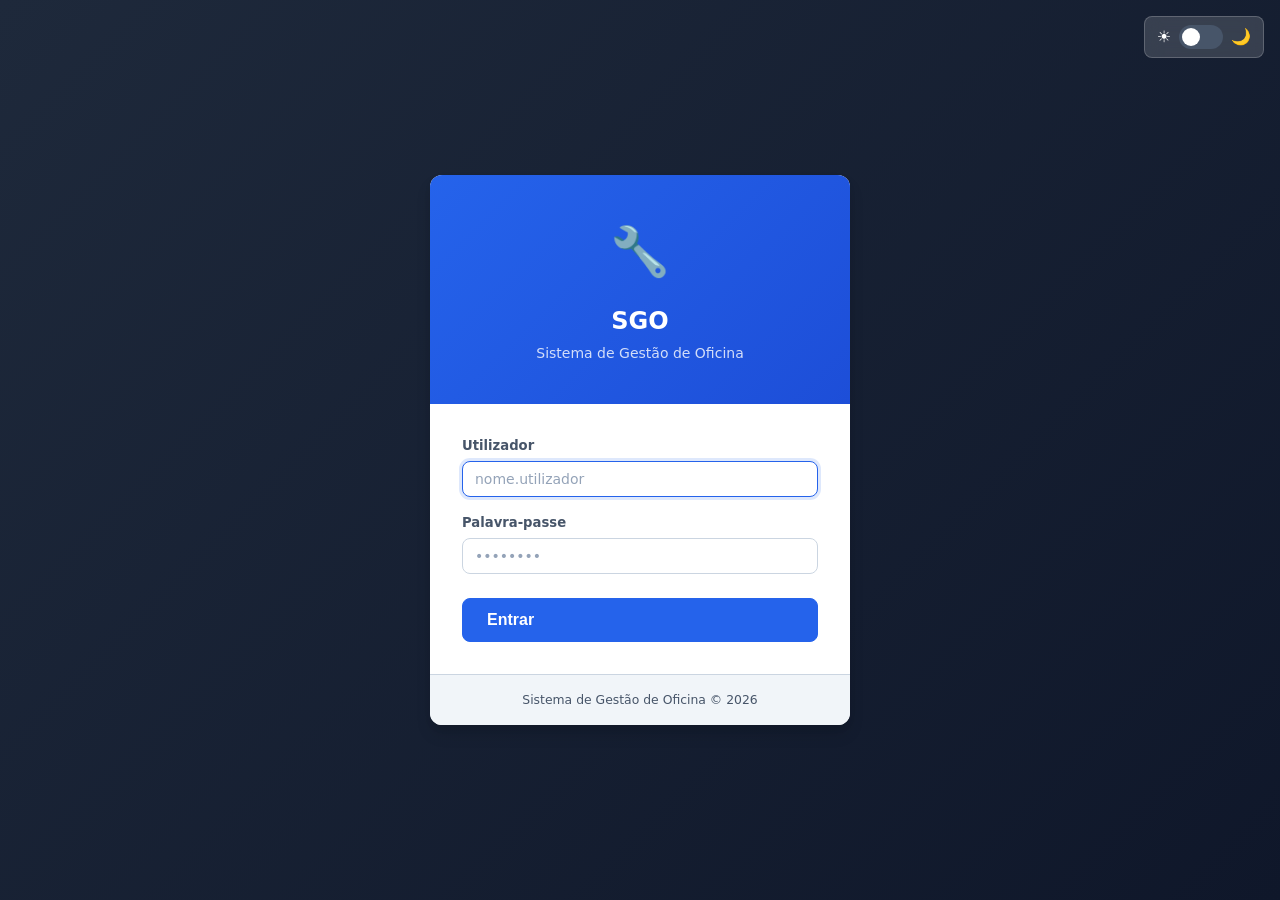
==== frontend/agenda.html @ d383ee73 "first commit" ====
<!DOCTYPE html>
<html lang="pt">
<head>
  <meta charset="UTF-8">
  <meta name="viewport" content="width=device-width, initial-scale=1.0">
  <title>SGO – Agenda</title>
  <link rel="stylesheet" href="css/styles.css">
</head>
<body class="app-layout">

  <div id="sidebar-overlay" class="sidebar-overlay"></div>

  <!-- ── Sidebar ── -->
  <nav class="sidebar">
    <div class="sidebar-header">
      <div class="sidebar-logo">
        <div class="logo-icon">🔧</div>
        <div class="logo-text">SGO<div class="logo-subtitle">Gestão de Oficina</div></div>
      </div>
    </div>
    <ul class="sidebar-nav">
      <li class="nav-section-label">Principal</li>
      <li><a href="dashboard.html"><span class="nav-icon">📊</span> Dashboard</a></li>
      <li><a href="agenda.html"><span class="nav-icon">📅</span> Agenda</a></li>
      <li class="nav-section-label">Gestão</li>
      <li><a href="clientes.html"><span class="nav-icon">👤</span> Clientes</a></li>
      <li><a href="viaturas.html"><span class="nav-icon">🚗</span> Viaturas</a></li>
      <li><a href="reparacoes.html"><span class="nav-icon">🔩</span> Reparações</a></li>
      <li><a href="pecas.html"><span class="nav-icon">📦</span> Peças &amp; Stock</a></li>
      <li><a href="mecanico.html"><span class="nav-icon">👨‍🔧</span> Painel Mecânico</a></li>
      <li><a href="logs.html"><span class="nav-icon">📋</span> Logs</a></li>
    </ul>
    <div class="theme-toggle">
      <span class="theme-toggle-icon">☀️</span>
      <label class="theme-switch" title="Alternar tema claro/escuro">
        <input type="checkbox" class="theme-checkbox" aria-label="Alternar tema">
        <span class="theme-slider"></span>
      </label>
      <span class="theme-toggle-icon">🌙</span>
    </div>
    <div class="sidebar-footer">
      <div class="sidebar-user">
        <div class="sidebar-avatar" id="sidebar-avatar">?</div>
        <div class="sidebar-user-info">
          <span class="user-name" id="sidebar-name">Utilizador</span>
          <span class="user-role" id="sidebar-role">—</span>
        </div>
      </div>
      <button class="btn btn-outline-danger btn-sm w-full" onclick="logout()">🚪 Sair</button>
    </div>
  </nav>

  <!-- ── Main ── -->
  <div class="main-content">
    <header class="page-header">
      <div class="page-header-left">
        <button id="mobile-menu-btn" class="mobile-menu-btn">☰</button>
        <div>
          <h1 class="page-title">📅 Agenda Semanal</h1>
          <p class="page-subtitle">Gestão de marcações</p>
        </div>
      </div>
      <div class="page-header-actions">
        <button class="btn btn-primary btn-sm" onclick="openCreateModal()">+ Nova Marcação</button>
      </div>
    </header>

    <main class="page-body">

      <!-- Week Navigation -->
      <div class="agenda-header">
        <div class="week-nav">
          <button class="btn btn-secondary btn-sm" onclick="prevWeek()">◀ Semana Anterior</button>
          <span class="week-label" id="week-label">—</span>
          <button class="btn btn-secondary btn-sm" onclick="nextWeek()">Próxima Semana ▶</button>
        </div>
        <button class="btn btn-outline-primary btn-sm" onclick="goToToday()">Hoje</button>
      </div>

      <!-- Legend -->
      <div class="d-flex gap-2" style="margin-bottom:1rem; flex-wrap:wrap;">
        <span class="badge badge-success">● Livre</span>
        <span class="badge badge-warning">● Parcial</span>
        <span style="background:#ffedd5; color:#9a3412; border-radius:99px; padding:.2rem .6rem; font-size:.72rem; font-weight:600">● Quase Cheio</span>
        <span class="badge badge-danger">● Cheio</span>
      </div>

      <!-- Calendar Grid -->
      <div class="calendar-grid" id="calendar-grid">
        <div class="loading-overlay"><div class="spinner"></div> A carregar calendário…</div>
      </div>

    </main>
  </div>

  <!-- ── Modal: Nova / Editar Marcação ── -->
  <div id="modal-agenda" class="modal-overlay" role="dialog" aria-modal="true">
    <div class="modal modal-lg">
      <div class="modal-header">
        <h3 class="modal-title" id="modal-agenda-title">Nova Marcação</h3>
        <button class="modal-close" onclick="hideModal('modal-agenda')">✕</button>
      </div>
      <form id="form-agenda" onsubmit="submitAgendamento(event)">
        <div class="modal-body">
          <input type="hidden" id="ag-id">

          <div class="form-row">
            <div class="form-group">
              <label for="ag-data">Data *</label>
              <input type="date" id="ag-data" required>
            </div>
            <div class="form-group">
              <label for="ag-hora-inicio">Hora Início *</label>
              <input type="time" id="ag-hora-inicio" required min="08:00" max="18:00" step="3600">
            </div>
          </div>

          <div class="form-row">
            <div class="form-group">
              <label for="ag-hora-fim">Hora Fim *</label>
              <input type="time" id="ag-hora-fim" required min="08:00" max="18:00" step="3600">
            </div>
            <div class="form-group">
              <label for="ag-tipo">Tipo de Serviço *</label>
              <select id="ag-tipo" required>
                <option value="">Selecionar…</option>
                <option value="REVISAO">Revisão</option>
                <option value="REPARACAO">Reparação</option>
                <option value="INSPECAO">Inspeção</option>
                <option value="DIAGNOSTICO">Diagnóstico</option>
                <option value="PNEUS">Pneus</option>
                <option value="OUTRO">Outro</option>
              </select>
            </div>
          </div>

          <div class="form-row">
            <div class="form-group">
              <label for="ag-cliente">Cliente *</label>
              <select id="ag-cliente" required onchange="loadClienteViaturas()">
                <option value="">Selecionar…</option>
              </select>
            </div>
            <div class="form-group">
              <label for="ag-viatura">Viatura *</label>
              <select id="ag-viatura" required>
                <option value="">Selecionar cliente primeiro…</option>
              </select>
            </div>
          </div>

          <div class="form-row">
            <div class="form-group">
              <label for="ag-mecanico">Mecânico</label>
              <select id="ag-mecanico">
                <option value="">Não atribuído</option>
              </select>
            </div>
            <div class="form-group">
              <label for="ag-estado">Estado</label>
              <select id="ag-estado">
                <option value="AGENDADO">Agendado</option>
                <option value="CONFIRMADO">Confirmado</option>
                <option value="CANCELADO">Cancelado</option>
              </select>
            </div>
          </div>

          <div class="form-group">
            <label for="ag-obs">Observações</label>
            <textarea id="ag-obs" rows="3" placeholder="Informações adicionais…"></textarea>
          </div>
        </div>
        <div class="modal-footer">
          <button type="button" class="btn btn-secondary" onclick="hideModal('modal-agenda')">Cancelar</button>
          <button type="button" class="btn btn-outline-danger hidden" id="btn-cancelar-ag" onclick="cancelarAgendamento()">Cancelar Marcação</button>
          <button type="submit" class="btn btn-primary">Guardar</button>
        </div>
      </form>
    </div>
  </div>

  <!-- ── Modal: Ver Marcação ── -->
  <div id="modal-view-agenda" class="modal-overlay" role="dialog" aria-modal="true">
    <div class="modal modal-sm">
      <div class="modal-header">
        <h3 class="modal-title">Detalhes da Marcação</h3>
        <button class="modal-close" onclick="hideModal('modal-view-agenda')">✕</button>
      </div>
      <div class="modal-body" id="modal-view-agenda-body">—</div>
      <div class="modal-footer">
        <button class="btn btn-secondary" onclick="hideModal('modal-view-agenda')">Fechar</button>
        <button class="btn btn-primary" id="btn-editar-ag" onclick="editCurrentAgendamento()">Editar</button>
      </div>
    </div>
  </div>

  <script src="js/utils.js"></script>
  <script src="js/api.js"></script>
  <script src="js/auth.js"></script>
  <script src="js/agenda.js"></script>
</body>
</html>
---- frontend/css/styles.css ----
/* ========================================================
   SGO - Sistema de Gestão de Oficina
   Main Stylesheet
   ======================================================== */

/* ── CSS Variables (Light Theme – improved contrast) ── */
:root {
  --primary:       #2563eb;
  --primary-dark:  #1d4ed8;
  --primary-light: #dbeafe;
  --secondary:     #475569;
  --success:       #16a34a;
  --success-light: #dcfce7;
  --warning:       #d97706;
  --warning-light: #fef3c7;
  --danger:        #dc2626;
  --danger-light:  #fee2e2;
  --info:          #0891b2;
  --info-light:    #cffafe;
  --bg:            #f1f5f9;
  --card-bg:       #ffffff;
  --sidebar-bg:    #1e293b;
  --sidebar-hover: #334155;
  --sidebar-active:#2563eb;
  --text-primary:  #1e293b;
  --text-secondary:#475569;
  --border:        #cbd5e1;
  --border-focus:  #2563eb;
  --shadow-sm:     0 1px 2px rgba(0,0,0,.06);
  --shadow:        0 1px 3px rgba(0,0,0,.1), 0 1px 2px rgba(0,0,0,.06);
  --shadow-md:     0 4px 6px rgba(0,0,0,.07), 0 2px 4px rgba(0,0,0,.06);
  --shadow-lg:     0 10px 15px rgba(0,0,0,.1), 0 4px 6px rgba(0,0,0,.05);
  --radius:        .5rem;
  --radius-lg:     .75rem;
  --sidebar-width: 260px;
  --header-height: 64px;
  --transition:    .2s ease;
  --table-header-bg: #f1f5f9;
  --table-stripe-bg: #f8fafc;
  --table-hover-bg:  #f1f5f9;
  --login-footer-bg: #f1f5f9;
  --scrollbar-thumb: #94a3b8;
  --scrollbar-hover: #64748b;
}

/* ── Dark Theme ── */
[data-theme="dark"] {
  --primary:       #3b82f6;
  --primary-dark:  #2563eb;
  --primary-light: #1e3a5f;
  --secondary:     #94a3b8;
  --success:       #22c55e;
  --success-light: #14532d;
  --warning:       #f59e0b;
  --warning-light: #451a03;
  --danger:        #ef4444;
  --danger-light:  #450a0a;
  --info:          #22d3ee;
  --info-light:    #083344;
  --bg:            #0f172a;
  --card-bg:       #1e293b;
  --sidebar-bg:    #0f172a;
  --sidebar-hover: #1e293b;
  --sidebar-active:#2563eb;
  --text-primary:  #e2e8f0;
  --text-secondary:#94a3b8;
  --border:        #334155;
  --border-focus:  #3b82f6;
  --shadow-sm:     0 1px 2px rgba(0,0,0,.3);
  --shadow:        0 1px 3px rgba(0,0,0,.4), 0 1px 2px rgba(0,0,0,.3);
  --shadow-md:     0 4px 6px rgba(0,0,0,.4), 0 2px 4px rgba(0,0,0,.3);
  --shadow-lg:     0 10px 15px rgba(0,0,0,.5), 0 4px 6px rgba(0,0,0,.3);
  --table-header-bg: #1a2332;
  --table-stripe-bg: #162032;
  --table-hover-bg:  #1e293b;
  --login-footer-bg: #1a2332;
  --scrollbar-thumb: #475569;
  --scrollbar-hover: #64748b;
}

/* ── Reset & Base ── */
*, *::before, *::after { box-sizing: border-box; margin: 0; padding: 0; }

html { font-size: 16px; }

body {
  font-family: 'Segoe UI', system-ui, -apple-system, sans-serif;
  background: var(--bg);
  color: var(--text-primary);
  line-height: 1.5;
  min-height: 100vh;
}

a { color: var(--primary); text-decoration: none; }
a:hover { text-decoration: underline; }

ul { list-style: none; }

img { max-width: 100%; }

/* ── App Layout (sidebar + content) ── */
.app-layout {
  min-height: 100vh;
}

/* ── Sidebar ── */
.sidebar {
  background: var(--sidebar-bg);
  color: #fff;
  display: flex;
  flex-direction: column;
  position: fixed;
  top: 0;
  left: 0;
  height: 100vh;
  width: var(--sidebar-width);
  overflow-y: auto;
  overflow-x: hidden;
  z-index: 100;
  transition: transform var(--transition);
}

.sidebar-header {
  padding: 1.25rem 1.5rem;
  border-bottom: 1px solid rgba(255,255,255,.1);
  flex-shrink: 0;
}

.sidebar-logo {
  display: flex;
  align-items: center;
  gap: .75rem;
  font-size: 1.25rem;
  font-weight: 700;
  color: #fff;
}

.sidebar-logo .logo-icon {
  width: 36px;
  height: 36px;
  background: var(--primary);
  border-radius: var(--radius);
  display: flex;
  align-items: center;
  justify-content: center;
  font-size: 1.1rem;
}

.sidebar-logo .logo-text {
  line-height: 1.1;
}

.sidebar-logo .logo-subtitle {
  font-size: .65rem;
  font-weight: 400;
  color: #94a3b8;
  text-transform: uppercase;
  letter-spacing: .05em;
}

.sidebar-nav {
  flex: 1;
  padding: 1rem 0;
  overflow-y: auto;
}

.nav-section-label {
  padding: .5rem 1.5rem;
  font-size: .65rem;
  font-weight: 600;
  text-transform: uppercase;
  letter-spacing: .1em;
  color: #64748b;
  margin-top: .5rem;
}

.sidebar-nav a {
  display: flex;
  align-items: center;
  gap: .75rem;
  padding: .65rem 1.5rem;
  color: #cbd5e1;
  transition: background var(--transition), color var(--transition);
  border-radius: 0;
  font-size: .92rem;
}

.sidebar-nav a:hover {
  background: var(--sidebar-hover);
  color: #fff;
  text-decoration: none;
}

.sidebar-nav a.active {
  background: var(--sidebar-active);
  color: #fff;
  font-weight: 600;
}

.sidebar-nav .nav-icon {
  font-size: 1.1rem;
  width: 20px;
  text-align: center;
  flex-shrink: 0;
}

.sidebar-footer {
  padding: 1rem 1.5rem;
  border-top: 1px solid rgba(255,255,255,.1);
  flex-shrink: 0;
}

.sidebar-user {
  display: flex;
  align-items: center;
  gap: .75rem;
  margin-bottom: .75rem;
}

.sidebar-avatar {
  width: 36px;
  height: 36px;
  border-radius: 50%;
  background: var(--primary);
  display: flex;
  align-items: center;
  justify-content: center;
  font-weight: 700;
  font-size: .85rem;
  flex-shrink: 0;
}

.sidebar-user-info .user-name {
  font-size: .875rem;
  font-weight: 600;
  color: #e2e8f0;
  display: block;
}

.sidebar-user-info .user-role {
  font-size: .72rem;
  color: #94a3b8;
  display: block;
}

/* ── Main Content ── */
.main-content {
  margin-left: var(--sidebar-width);
  display: flex;
  flex-direction: column;
  min-height: 100vh;
}

/* ── Page Header ── */
.page-header {
  background: var(--card-bg);
  border-bottom: 1px solid var(--border);
  padding: 1rem 2rem;
  height: var(--header-height);
  display: flex;
  align-items: center;
  justify-content: space-between;
  position: sticky;
  top: 0;
  z-index: 50;
  box-shadow: var(--shadow-sm);
}

.page-header-left {
  display: flex;
  align-items: center;
  gap: 1rem;
}

.page-title {
  font-size: 1.25rem;
  font-weight: 700;
  color: var(--text-primary);
}

.page-subtitle {
  font-size: .825rem;
  color: var(--text-secondary);
}

.page-header-actions {
  display: flex;
  align-items: center;
  gap: .75rem;
}

/* ── Page Body ── */
.page-body {
  flex: 1;
  padding: 2rem;
}

/* ── Buttons ── */
.btn {
  display: inline-flex;
  align-items: center;
  gap: .5rem;
  padding: .5rem 1rem;
  border-radius: var(--radius);
  font-size: .875rem;
  font-weight: 600;
  cursor: pointer;
  transition: all var(--transition);
  border: 1px solid transparent;
  white-space: nowrap;
  text-decoration: none;
}

.btn:hover { text-decoration: none; }

.btn-sm {
  padding: .3rem .65rem;
  font-size: .8rem;
}

.btn-lg {
  padding: .75rem 1.5rem;
  font-size: 1rem;
}

.btn-icon {
  padding: .5rem;
  width: 36px;
  height: 36px;
  justify-content: center;
}

.btn-primary {
  background: var(--primary);
  color: #fff;
  border-color: var(--primary);
}
.btn-primary:hover { background: var(--primary-dark); border-color: var(--primary-dark); }

.btn-secondary {
  background: transparent;
  color: var(--secondary);
  border-color: var(--border);
}
.btn-secondary:hover { background: var(--bg); }

.btn-success {
  background: var(--success);
  color: #fff;
  border-color: var(--success);
}
.btn-success:hover { background: #15803d; }

.btn-warning {
  background: var(--warning);
  color: #fff;
  border-color: var(--warning);
}
.btn-warning:hover { background: #b45309; }

.btn-danger {
  background: var(--danger);
  color: #fff;
  border-color: var(--danger);
}
.btn-danger:hover { background: #b91c1c; }

.btn-outline-primary {
  background: transparent;
  color: var(--primary);
  border-color: var(--primary);
}
.btn-outline-primary:hover { background: var(--primary-light); }

.btn-outline-danger {
  background: transparent;
  color: var(--danger);
  border-color: var(--danger);
}
.btn-outline-danger:hover { background: var(--danger-light); }

.btn:disabled {
  opacity: .5;
  cursor: not-allowed;
}

/* ── Cards ── */
.card {
  background: var(--card-bg);
  border-radius: var(--radius-lg);
  box-shadow: var(--shadow);
  border: 1px solid var(--border);
}

.card-header {
  padding: 1rem 1.5rem;
  border-bottom: 1px solid var(--border);
  display: flex;
  align-items: center;
  justify-content: space-between;
  gap: 1rem;
}

.card-title {
  font-size: 1rem;
  font-weight: 600;
  color: var(--text-primary);
}

.card-body {
  padding: 1.5rem;
}

.card-footer {
  padding: 1rem 1.5rem;
  border-top: 1px solid var(--border);
  background: var(--bg);
  border-radius: 0 0 var(--radius-lg) var(--radius-lg);
}

/* ── KPI Grid & Rows ── */
.kpi-grid {
  display: grid;
  grid-template-columns: repeat(auto-fill, minmax(250px, 1fr));
  gap: 1.25rem;
  margin-bottom: 2rem;
}

/* NOVA CLASSE para o Painel do Mecânico */
.dashboard-kpi-row {
  display: grid;
  grid-template-columns: repeat(auto-fit, minmax(220px, 1fr));
  gap: 1.25rem;
  margin-bottom: 1.5rem;
}

.kpi-card {
  background: var(--card-bg);
  border-radius: var(--radius-lg);
  padding: 1.5rem;
  box-shadow: var(--shadow);
  border: 1px solid var(--border);
  display: flex;
  align-items: center;
  gap: 1rem;
}

.kpi-icon {
  font-size: 1.5rem;
  width: 48px;
  height: 48px;
  display: flex;
  align-items: center;
  justify-content: center;
  border-radius: var(--radius);
}

.kpi-info { display: flex; flex-direction: column; }

.kpi-label {
  font-size: .8rem;
  font-weight: 600;
  text-transform: uppercase;
  letter-spacing: .05em;
  color: var(--text-secondary);
}

.kpi-value {
  font-size: 2rem;
  font-weight: 700;
  color: var(--text-primary);
  line-height: 1.2;
}

.kpi-card-inner {
  display: flex;
  align-items: flex-start;
  justify-content: space-between;
  width: 100%;
}

.kpi-meta {
  font-size: .8rem;
  color: var(--text-secondary);
}

.kpi-trend-up   { color: var(--success); }
.kpi-trend-down { color: var(--danger);  }

/* ── Progress Bar ── */
.progress-bar-wrapper {
  background: var(--border);
  border-radius: 99px;
  height: 10px;
  overflow: hidden;
}

.progress-bar {
  height: 100%;
  border-radius: 99px;
  transition: width .4s ease, background .4s ease;
}

.progress-bar.green  { background: var(--success); }
.progress-bar.yellow { background: var(--warning); }
.progress-bar.red    { background: var(--danger); }

/* ── Tables ── */
.table-wrapper {
  overflow-x: auto;
  border-radius: var(--radius-lg);
  border: 1px solid var(--border);
  background: var(--card-bg);
  box-shadow: var(--shadow);
}

table {
  width: 100%;
  border-collapse: collapse;
  font-size: .875rem;
}

thead th {
  background: var(--table-header-bg);
  padding: .75rem 1rem;
  text-align: left;
  font-weight: 600;
  font-size: .775rem;
  text-transform: uppercase;
  letter-spacing: .05em;
  color: var(--text-secondary);
  border-bottom: 1px solid var(--border);
  white-space: nowrap;
}

tbody tr {
  border-bottom: 1px solid var(--border);
  transition: background var(--transition);
}

tbody tr:hover { background: var(--table-hover-bg); }

tbody tr:last-child { border-bottom: none; }

tbody tr:nth-child(even) { background: var(--table-stripe-bg); }
tbody tr:nth-child(even):hover { background: var(--table-hover-bg); }

td {
  padding: .75rem 1rem;
  color: var(--text-primary);
  vertical-align: middle;
}

/* NOVAS CLASSES: Modern Table (Painel do Mecânico) */
.modern-table {
  width: 100%;
  border-collapse: collapse;
  font-size: .875rem;
}
.modern-table thead th {
  padding: 1rem;
  font-size: .8rem;
}
.modern-table td {
  padding: 1rem;
}
.modern-table tbody tr.active-row {
  background: var(--primary-light);
  border-left: 4px solid var(--primary);
}
[data-theme="dark"] .modern-table tbody tr.active-row {
  background: rgba(59, 130, 246, 0.15); /* Fundo azul transparente para Dark Mode */
  border-left-color: var(--primary);
}

.table-actions {
  display: flex;
  gap: .4rem;
  flex-wrap: wrap;
}

/* ── Badges / Pills ── */
.badge {
  display: inline-flex;
  align-items: center;
  gap: .25rem;
  padding: .2rem .6rem;
  border-radius: 99px;
  font-size: .72rem;
  font-weight: 600;
  white-space: nowrap;
}

.badge-primary { background: var(--primary-light); color: var(--primary-dark); }
.badge-success { background: var(--success-light); color: #15803d; }
.badge-warning { background: var(--warning-light); color: #92400e; }
.badge-danger  { background: var(--danger-light);  color: #991b1b; }
.badge-info    { background: var(--info-light);    color: #0e7490; }
.badge-secondary { background: var(--table-header-bg); color: var(--secondary); }
.badge-dark    { background: #334155; color: #fff; }

/* ── Forms ── */
.form-group {
  display: flex;
  flex-direction: column;
  gap: .35rem;
}

.form-row {
  display: grid;
  grid-template-columns: 1fr 1fr;
  gap: 1rem;
}

.form-row-3 {
  display: grid;
  grid-template-columns: 1fr 1fr 1fr;
  gap: 1rem;
}

label {
  font-size: .825rem;
  font-weight: 600;
  color: var(--text-secondary);
}

input, select, textarea {
  width: 100%;
  padding: .55rem .75rem;
  border: 1px solid var(--border);
  border-radius: var(--radius);
  font-size: .875rem;
  background: var(--card-bg);
  color: var(--text-primary);
  transition: border-color var(--transition), box-shadow var(--transition);
  font-family: inherit;
}

input:focus, select:focus, textarea:focus {
  outline: none;
  border-color: var(--border-focus);
  box-shadow: 0 0 0 3px rgba(37,99,235,.15);
}

input::placeholder, textarea::placeholder { color: #94a3b8; }

textarea { resize: vertical; min-height: 80px; }

.input-group {
  display: flex;
  gap: .5rem;
}

.input-group input { flex: 1; }

.form-hint {
  font-size: .75rem;
  color: var(--text-secondary);
}

.form-error {
  font-size: .75rem;
  color: var(--danger);
}

/* ── Modals ── */
.modal-overlay {
  position: fixed;
  inset: 0;
  background: rgba(0,0,0,.5);
  display: flex;
  align-items: center;
  justify-content: center;
  z-index: 1000;
  padding: 1rem;
  opacity: 0;
  visibility: hidden;
  transition: opacity var(--transition), visibility var(--transition);
}

.modal-overlay.active {
  opacity: 1;
  visibility: visible;
}

.modal {
  background: var(--card-bg);
  border-radius: var(--radius-lg);
  box-shadow: var(--shadow-lg);
  width: 100%;
  max-width: 600px;
  max-height: 90vh;
  overflow-y: auto;
  transform: translateY(-16px);
  transition: transform var(--transition);
}

.modal-overlay.active .modal { transform: translateY(0); }

.modal-lg  { max-width: 800px; }
.modal-sm  { max-width: 420px; }

.modal-header {
  padding: 1.25rem 1.5rem;
  border-bottom: 1px solid var(--border);
  display: flex;
  align-items: center;
  justify-content: space-between;
  position: sticky;
  top: 0;
  background: var(--card-bg);
  z-index: 1;
}

.modal-title { font-size: 1rem; font-weight: 700; }

.modal-close {
  background: none;
  border: none;
  cursor: pointer;
  padding: .25rem;
  color: var(--text-secondary);
  font-size: 1.25rem;
  line-height: 1;
  display: flex;
  align-items: center;
  justify-content: center;
  border-radius: var(--radius);
}
.modal-close:hover { background: var(--bg); }

.modal-body {
  padding: 1.5rem;
  display: flex;
  flex-direction: column;
  gap: 1rem;
}

.modal-footer {
  padding: 1rem 1.5rem;
  border-top: 1px solid var(--border);
  display: flex;
  justify-content: flex-end;
  gap: .75rem;
  position: sticky;
  bottom: 0;
  background: var(--card-bg);
}

/* ── Toast Notifications ── */
.toast-container {
  position: fixed;
  bottom: 1.5rem;
  right: 1.5rem;
  z-index: 9999;
  display: flex;
  flex-direction: column;
  gap: .5rem;
}

.toast {
  background: var(--card-bg);
  border-radius: var(--radius);
  box-shadow: var(--shadow-lg);
  padding: .85rem 1.25rem;
  display: flex;
  align-items: center;
  gap: .75rem;
  font-size: .875rem;
  font-weight: 500;
  min-width: 280px;
  max-width: 400px;
  border-left: 4px solid var(--primary);
  animation: toastIn .25s ease forwards;
}

.toast.toast-success { border-color: var(--success); }
.toast.toast-error   { border-color: var(--danger); }
.toast.toast-warning { border-color: var(--warning); }
.toast.toast-info    { border-color: var(--info); }

.toast-icon { font-size: 1.2rem; flex-shrink: 0; }
.toast-msg  { flex: 1; }
.toast-close {
  background: none;
  border: none;
  cursor: pointer;
  color: var(--text-secondary);
  font-size: 1rem;
  line-height: 1;
}

@keyframes toastIn {
  from { transform: translateX(100%); opacity: 0; }
  to   { transform: translateX(0);    opacity: 1; }
}

/* ── Alert Boxes ── */
.alert {
  border-radius: var(--radius);
  padding: .85rem 1.25rem;
  display: flex;
  align-items: flex-start;
  gap: .75rem;
  font-size: .875rem;
  border: 1px solid transparent;
}

.alert-success { background: var(--success-light); border-color: #86efac; color: #15803d; }
.alert-warning { background: var(--warning-light); border-color: #fcd34d; color: #92400e; }
.alert-danger  { background: var(--danger-light);  border-color: #fca5a5; color: #991b1b; }
.alert-info    { background: var(--info-light);    border-color: #67e8f9; color: #0e7490; }

.alert-icon { font-size: 1.1rem; margin-top: .1rem; }

/* ── Search Bar ── */
.search-bar {
  display: flex;
  align-items: center;
  gap: .5rem;
  background: var(--card-bg);
  border: 1px solid var(--border);
  border-radius: var(--radius);
  padding: .5rem .75rem;
  transition: border-color var(--transition), box-shadow var(--transition);
}
.search-bar:focus-within {
  border-color: var(--border-focus);
  box-shadow: 0 0 0 3px rgba(37,99,235,.15);
}
.search-bar input {
  border: none;
  padding: 0;
  background: transparent;
  font-size: .875rem;
  min-width: 200px;
}
.search-bar input:focus { box-shadow: none; }
.search-icon { color: var(--text-secondary); }

/* ── Agenda Calendar ── */
.agenda-header {
  display: flex;
  align-items: center;
  justify-content: space-between;
  gap: 1rem;
  margin-bottom: 1.5rem;
}

.week-nav {
  display: flex;
  align-items: center;
  gap: .75rem;
}

.week-label {
  font-weight: 600;
  font-size: .95rem;
  min-width: 180px;
  text-align: center;
}

.calendar-grid {
  background: var(--card-bg);
  border-radius: var(--radius-lg);
  border: 1px solid var(--border);
  overflow: hidden;
  box-shadow: var(--shadow);
}

.calendar-header-row {
  display: grid;
  grid-template-columns: 70px repeat(6, 1fr);
  background: var(--table-header-bg);
  border-bottom: 2px solid var(--border);
}

.cal-header-cell {
  padding: .85rem .5rem;
  text-align: center;
  font-size: .8rem;
  font-weight: 700;
  text-transform: uppercase;
  letter-spacing: .05em;
  color: var(--text-secondary);
  border-right: 1px solid var(--border);
}

.cal-header-cell:first-child { background: transparent; }
.cal-header-cell:last-child  { border-right: none; }

.cal-header-cell .cal-date {
  font-size: 1.1rem;
  font-weight: 700;
  color: var(--text-primary);
  display: block;
  margin-top: .15rem;
}

.cal-header-cell.today {
  background: var(--primary-light);
  color: var(--primary);
}
.cal-header-cell.today .cal-date { color: var(--primary); }

.calendar-body {
  overflow-y: auto;
  max-height: 600px;
}

.calendar-row {
  display: grid;
  grid-template-columns: 70px repeat(6, 1fr);
  border-bottom: 1px solid var(--border);
}

.calendar-row:last-child { border-bottom: none; }

.cal-time {
  padding: .5rem;
  text-align: center;
  font-size: .72rem;
  font-weight: 600;
  color: var(--text-secondary);
  background: var(--table-header-bg);
  border-right: 1px solid var(--border);
  display: flex;
  align-items: center;
  justify-content: center;
}

.cal-slot {
  padding: .4rem;
  border-right: 1px solid var(--border);
  cursor: pointer;
  transition: opacity var(--transition), filter var(--transition);
  min-height: 64px;
  display: flex;
  flex-direction: column;
  align-items: center;
  justify-content: center;
  gap: .2rem;
  position: relative;
}

.cal-slot:last-child { border-right: none; }
.cal-slot:hover { filter: brightness(.95); }

.slot-empty   { background: #f0fdf4; }
.slot-partial { background: #fefce8; }
.slot-busy    { background: #fff7ed; }
.slot-full    { background: #fef2f2; cursor: not-allowed; }
.slot-past    { background: var(--table-header-bg); cursor: default; }

.slot-count {
  font-size: .8rem;
  font-weight: 700;
  color: var(--text-secondary);
}

.slot-empty   .slot-count { color: var(--success); }
.slot-partial .slot-count { color: var(--warning); }
.slot-busy    .slot-count { color: #ea580c; }
.slot-full    .slot-count { color: var(--danger); }

.slot-badge {
  font-size: .62rem;
  font-weight: 700;
  padding: .1rem .35rem;
  border-radius: 99px;
  text-transform: uppercase;
}

.slot-empty .slot-badge   { background: #dcfce7; color: #15803d; }
.slot-partial .slot-badge { background: #fef3c7; color: #92400e; }
.slot-busy .slot-badge    { background: #ffedd5; color: #9a3412; }
.slot-full .slot-badge    { background: #fee2e2; color: #991b1b; }

.slot-appointments {
  width: 100%;
  display: flex;
  flex-direction: column;
  gap: .15rem;
}

.slot-appt {
  font-size: .68rem;
  background: var(--primary);
  color: #fff;
  border-radius: 3px;
  padding: .1rem .3rem;
  overflow: hidden;
  text-overflow: ellipsis;
  white-space: nowrap;
  max-width: 100%;
}

/* ── Mechanic Panel ── */
.mecanico-layout {
  display: grid;
  grid-template-columns: 320px 1fr;
  gap: 1.5rem;
  height: calc(100vh - var(--header-height) - 4rem);
}

/* NOVO: Layout em grelha do painel do Mecânico (Tabela + Detalhes) */
.mecanico-dashboard-grid {
  display: grid;
  grid-template-columns: 1fr 450px;
  gap: 1.5rem;
  align-items: start;
}

.repair-list {
  display: flex;
  flex-direction: column;
  gap: .5rem;
  overflow-y: auto;
}

.repair-item {
  background: var(--card-bg);
  border: 1px solid var(--border);
  border-radius: var(--radius);
  padding: .85rem 1rem;
  cursor: pointer;
  transition: all var(--transition);
  border-left: 4px solid transparent;
}

.repair-item:hover { border-color: var(--primary); box-shadow: var(--shadow-sm); }

.repair-item.active {
  border-left-color: var(--primary);
  background: var(--primary-light);
}

.repair-item-header {
  display: flex;
  align-items: center;
  justify-content: space-between;
  margin-bottom: .25rem;
}

.repair-matricula {
  font-weight: 700;
  font-size: .95rem;
}

.repair-item-meta {
  font-size: .78rem;
  color: var(--text-secondary);
}

/* ── Stopwatch ── */
.stopwatch {
  background: #0f172a;
  border-radius: var(--radius-lg);
  padding: 1.5rem;
  text-align: center;
  color: #fff;
}

.stopwatch-display {
  font-family: 'Courier New', Courier, monospace;
  font-size: 3rem;
  font-weight: 700;
  letter-spacing: .1em;
  color: #22d3ee;
  margin-bottom: 1rem;
  text-shadow: 0 0 20px rgba(34,211,238,.4);
}

.stopwatch-controls {
  display: flex;
  gap: .75rem;
  justify-content: center;
}

/* ── Checklist ── */
.checklist {
  display: flex;
  flex-direction: column;
  gap: .5rem;
}

.checklist-item {
  display: flex;
  align-items: center;
  gap: .75rem;
  padding: .65rem .85rem;
  background: var(--bg);
  border-radius: var(--radius);
  border: 1px solid transparent;
  transition: all var(--transition);
  cursor: pointer;
}

.checklist-item:hover { border-color: var(--border); }

.checklist-item input[type="checkbox"] {
  width: 18px;
  height: 18px;
  cursor: pointer;
  flex-shrink: 0;
}

.checklist-item label {
  font-size: .875rem;
  cursor: pointer;
  user-select: none;
  flex: 1;
  font-weight: 500;
  color: var(--text-primary);
}

.checklist-item.checked {
  background: var(--success-light);
  border-color: #86efac;
}

.checklist-item.checked label {
  text-decoration: line-through;
  color: var(--text-secondary);
}

/* ── Operations ── */
.op-item {
  padding: .85rem 1rem;
  background: var(--bg);
  border-radius: var(--radius);
  border: 1px solid var(--border);
  display: flex;
  align-items: center;
  justify-content: space-between;
  gap: 1rem;
}

.op-info { flex: 1; }
.op-desc { font-weight: 600; font-size: .9rem; }
.op-meta { font-size: .78rem; color: var(--text-secondary); }

/* ── Login Page ── */
.login-page {
  min-height: 100vh;
  background: linear-gradient(135deg, #1e293b 0%, #0f172a 100%);
  display: flex;
  align-items: center;
  justify-content: center;
  padding: 1rem;
}

.login-card {
  background: var(--card-bg);
  border-radius: var(--radius-lg);
  box-shadow: var(--shadow-lg);
  width: 100%;
  max-width: 420px;
  overflow: hidden;
}

.login-header {
  background: linear-gradient(135deg, var(--primary) 0%, #1d4ed8 100%);
  padding: 2.5rem 2rem;
  text-align: center;
  color: #fff;
}

.login-logo {
  font-size: 3rem;
  margin-bottom: 1rem;
}

.login-title {
  font-size: 1.5rem;
  font-weight: 700;
  margin-bottom: .25rem;
}

.login-subtitle {
  font-size: .875rem;
  opacity: .8;
}

.login-body {
  padding: 2rem;
  display: flex;
  flex-direction: column;
  gap: 1.25rem;
}

.login-error {
  display: none;
  padding: .75rem 1rem;
  background: var(--danger-light);
  border: 1px solid #fca5a5;
  border-radius: var(--radius);
  color: #991b1b;
  font-size: .875rem;
}

.login-error.show { display: block; }

.login-footer {
  padding: 1rem 2rem;
  text-align: center;
  font-size: .775rem;
  color: var(--text-secondary);
  border-top: 1px solid var(--border);
  background: var(--login-footer-bg);
}

/* ── Section Spacing ── */
.section { margin-bottom: 2rem; }
.section:last-child { margin-bottom: 0; }

.section-header {
  display: flex;
  align-items: center;
  justify-content: space-between;
  margin-bottom: 1rem;
  gap: 1rem;
}

.section-title {
  font-size: 1rem;
  font-weight: 700;
  color: var(--text-primary);
}

/* ── Tabs ── */
.tabs {
  display: flex;
  gap: 0;
  border-bottom: 2px solid var(--border);
  margin-bottom: 1.5rem;
}

.tab-btn {
  padding: .65rem 1.25rem;
  font-size: .875rem;
  font-weight: 600;
  color: var(--text-secondary);
  background: transparent;
  border: none;
  border-bottom: 2px solid transparent;
  margin-bottom: -2px;
  cursor: pointer;
  transition: all var(--transition);
}

.tab-btn:hover  { color: var(--primary); }
.tab-btn.active { color: var(--primary); border-bottom-color: var(--primary); }

.tab-panel { display: none; }
.tab-panel.active { display: block; }

/* ── Detail Panel ── */
.detail-panel {
  background: var(--card-bg);
  border-radius: var(--radius-lg);
  border: 1px solid var(--border);
  padding: 1.5rem;
  display: flex;
  flex-direction: column;
  gap: 1.25rem;
  overflow-y: auto;
}

.detail-empty {
  display: flex;
  flex-direction: column;
  align-items: center;
  justify-content: center;
  height: 100%;
  gap: 1rem;
  color: var(--text-secondary);
  min-height: 400px; /* Para não encolher totalmente vazio */
}

.detail-empty-icon { font-size: 3rem; }
.detail-empty-text { font-size: .875rem; font-weight: 500; text-align: center;}

/* ── Info Grid ── */
.info-grid {
  display: grid;
  grid-template-columns: 1fr 1fr;
  gap: .75rem;
}

.info-item { display: flex; flex-direction: column; gap: .15rem; }
.info-label { font-size: .72rem; font-weight: 600; text-transform: uppercase; letter-spacing: .05em; color: var(--text-secondary); }
.info-value { font-size: .9rem; font-weight: 600; color: var(--text-primary); }

/* ── Empty State ── */
.empty-state {
  display: flex;
  flex-direction: column;
  align-items: center;
  justify-content: center;
  padding: 4rem 2rem;
  gap: 1rem;
  color: var(--text-secondary);
}

.empty-icon { font-size: 3rem; }
.empty-title { font-size: 1.1rem; font-weight: 600; color: var(--text-primary); }
.empty-desc  { font-size: .875rem; text-align: center; }

/* ── Two-column page layouts ── */
.two-col-layout {
  display: grid;
  grid-template-columns: 1fr 1fr;
  gap: 1.5rem;
}

/* ── Separator ── */
hr {
  border: none;
  border-top: 1px solid var(--border);
  margin: 1rem 0;
}

/* ── Loading Spinner ── */
.spinner {
  display: inline-block;
  width: 20px;
  height: 20px;
  border: 2px solid var(--border);
  border-top-color: var(--primary);
  border-radius: 50%;
  animation: spin .7s linear infinite;
}

@keyframes spin { to { transform: rotate(360deg); } }

.loading-overlay {
  display: flex;
  align-items: center;
  justify-content: center;
  padding: 3rem;
  gap: 1rem;
  color: var(--text-secondary);
  font-size: .875rem;
}

/* ── Pecas stock indicator ── */
.stock-ok  { color: var(--success); font-weight: 600; }
.stock-low { color: var(--danger);  font-weight: 600; }

/* ── Scrollbar ── */
::-webkit-scrollbar { width: 6px; height: 6px; }
::-webkit-scrollbar-track { background: transparent; }
::-webkit-scrollbar-thumb { background: var(--scrollbar-thumb); border-radius: 99px; }
::-webkit-scrollbar-thumb:hover { background: var(--scrollbar-hover); }

/* ── Responsive ── */
@media (max-width: 1024px) {
  .mecanico-layout { grid-template-columns: 280px 1fr; }
  .mecanico-dashboard-grid { grid-template-columns: 1fr; } /* Painel de mecânico fica empilhado */
  .kpi-grid        { grid-template-columns: repeat(auto-fill, minmax(200px, 1fr)); }
}

@media (max-width: 768px) {
  :root { --sidebar-width: 0px; }

  .sidebar {
    transform: translateX(-260px);
    width: 260px;
  }

  .sidebar.open {
    transform: translateX(0);
  }

  .main-content { margin-left: 0; }

  .page-body { padding: 1rem; }

  .page-header { padding: 1rem; }

  .form-row, .form-row-3 { grid-template-columns: 1fr; }

  .mecanico-layout { grid-template-columns: 1fr; height: auto; }

  .two-col-layout  { grid-template-columns: 1fr; }

  .kpi-grid, .dashboard-kpi-row { grid-template-columns: 1fr 1fr; }

  .calendar-header-row,
  .calendar-row { grid-template-columns: 50px repeat(6, 1fr); }

  .mobile-menu-btn {
    display: flex;
    align-items: center;
    justify-content: center;
    width: 36px;
    height: 36px;
    border-radius: var(--radius);
    border: 1px solid var(--border);
    background: transparent;
    cursor: pointer;
    font-size: 1.2rem;
  }

  .sidebar-overlay {
    display: block;
    position: fixed;
    inset: 0;
    background: rgba(0,0,0,.5);
    z-index: 99;
    opacity: 0;
    visibility: hidden;
    transition: all var(--transition);
  }

  .sidebar-overlay.active { opacity: 1; visibility: visible; }

  .info-grid { grid-template-columns: 1fr; }
}

@media (min-width: 769px) {
  .mobile-menu-btn { display: none; }
  .sidebar-overlay { display: none; }
}

/* ── Utility ── */
.text-center { text-align: center; }
.text-right  { text-align: right; }
.text-muted  { color: var(--text-secondary); }
.text-success { color: var(--success); }
.text-danger  { color: var(--danger); }
.text-warning { color: var(--warning); }
.text-primary { color: var(--primary); }
.fw-bold      { font-weight: 700; }
.d-flex       { display: flex; }
.align-center { align-items: center; }
.gap-1        { gap: .5rem; }
.gap-2        { gap: 1rem; }
.gap-3        { gap: 1.5rem; }
.mt-1         { margin-top: .5rem; }
.mt-2         { margin-top: 1rem; }
.mb-1         { margin-bottom: .5rem; }
.mb-2         { margin-bottom: 1rem; }
.w-full       { width: 100%; }
.flex-1       { flex: 1; }
.hidden       { display: none !important; }
.visible      { display: block !important; }
.p-0          { padding: 0 !important; }
.p-3          { padding: 1.5rem !important; }

/* ── Theme Toggle ── */
.theme-toggle {
  display: flex;
  align-items: center;
  gap: .5rem;
  padding: .5rem 1.5rem;
  margin-bottom: .5rem;
}

.theme-toggle-label {
  font-size: .75rem;
  font-weight: 600;
  text-transform: uppercase;
  letter-spacing: .05em;
  color: #94a3b8;
}

.theme-switch {
  position: relative;
  width: 44px;
  height: 24px;
  flex-shrink: 0;
}

.theme-switch input {
  opacity: 0;
  width: 0;
  height: 0;
  position: absolute;
}

.theme-slider {
  position: absolute;
  cursor: pointer;
  inset: 0;
  background: #475569;
  border-radius: 99px;
  transition: background var(--transition);
}

.theme-slider::before {
  content: '';
  position: absolute;
  height: 18px;
  width: 18px;
  left: 3px;
  bottom: 3px;
  background: #fff;
  border-radius: 50%;
  transition: transform var(--transition);
}

.theme-switch input:checked + .theme-slider {
  background: var(--primary);
}

.theme-switch input:checked + .theme-slider::before {
  transform: translateX(20px);
}

.theme-switch input:focus-visible + .theme-slider {
  outline: 2px solid var(--primary);
  outline-offset: 2px;
}

.theme-toggle-icon {
  font-size: 1rem;
  line-height: 1;
}

/* Login page theme toggle */
.login-theme-toggle {
  position: fixed;
  top: 1rem;
  right: 1rem;
  z-index: 100;
  display: flex;
  align-items: center;
  gap: .5rem;
  background: rgba(255,255,255,.15);
  backdrop-filter: blur(8px);
  padding: .5rem .75rem;
  border-radius: var(--radius);
  border: 1px solid rgba(255,255,255,.2);
}

.login-theme-toggle .theme-toggle-icon {
  color: #fff;
}

/* ── Dark mode overrides for elements with hardcoded colors ── */
[data-theme="dark"] .alert-success { background: var(--success-light); border-color: #166534; color: #4ade80; }
[data-theme="dark"] .alert-warning { background: var(--warning-light); border-color: #713f12; color: #fbbf24; }
[data-theme="dark"] .alert-danger  { background: var(--danger-light);  border-color: #7f1d1d; color: #f87171; }
[data-theme="dark"] .alert-info    { background: var(--info-light);    border-color: #155e75; color: #67e8f9; }

[data-theme="dark"] .badge-primary { background: var(--primary-light); color: #93c5fd; }
[data-theme="dark"] .badge-success { background: var(--success-light); color: #4ade80; }
[data-theme="dark"] .badge-warning { background: var(--warning-light); color: #fbbf24; }
[data-theme="dark"] .badge-danger  { background: var(--danger-light);  color: #f87171; }
[data-theme="dark"] .badge-info    { background: var(--info-light);    color: #67e8f9; }
[data-theme="dark"] .badge-dark    { background: #475569; color: #e2e8f0; }

[data-theme="dark"] .slot-empty   { background: #0a2618; }
[data-theme="dark"] .slot-partial { background: #1a1a05; }
[data-theme="dark"] .slot-busy    { background: #1a1308; }
[data-theme="dark"] .slot-full    { background: #1a0808; }

[data-theme="dark"] .slot-empty .slot-badge   { background: #14532d; color: #4ade80; }
[data-theme="dark"] .slot-partial .slot-badge { background: #451a03; color: #fbbf24; }
[data-theme="dark"] .slot-busy .slot-badge    { background: #431407; color: #fb923c; }
[data-theme="dark"] .slot-full .slot-badge    { background: #450a0a; color: #f87171; }

[data-theme="dark"] .login-page {
  background: linear-gradient(135deg, #0f172a 0%, #020617 100%);
}

[data-theme="dark"] .login-error {
  background: var(--danger-light);
  border-color: #7f1d1d;
  color: #f87171;
}

[data-theme="dark"] .checklist-item.checked {
  background: var(--success-light);
  border-color: #166534;
}

[data-theme="dark"] .checklist-item.checked label {
  color: var(--text-secondary);
}

[data-theme="dark"] input::placeholder,
[data-theme="dark"] textarea::placeholder { color: #64748b; }

/* ── Logs Page ── */
.logs-toolbar {
  display: flex;
  align-items: center;
  gap: 1rem;
  flex-wrap: wrap;
  margin-bottom: 1.25rem;
}

.logs-toolbar select {
  width: auto;
  min-width: 140px;
}

.log-severity {
  display: inline-flex;
  align-items: center;
  gap: .25rem;
  padding: .15rem .55rem;
  border-radius: 99px;
  font-size: .7rem;
  font-weight: 700;
  text-transform: uppercase;
  letter-spacing: .03em;
  white-space: nowrap;
}

.log-severity-info    { background: var(--info-light);    color: var(--info); }
.log-severity-success { background: var(--success-light); color: var(--success); }
.log-severity-warning { background: var(--warning-light); color: var(--warning); }
.log-severity-error   { background: var(--danger-light);  color: var(--danger); }
.log-severity-debug   { background: var(--table-header-bg); color: var(--text-secondary); }

[data-theme="dark"] .log-severity-info    { color: #67e8f9; }
[data-theme="dark"] .log-severity-success { color: #4ade80; }
[data-theme="dark"] .log-severity-warning { color: #fbbf24; }
[data-theme="dark"] .log-severity-error   { color: #f87171; }

.log-message {
  font-family: 'Courier New', Courier, monospace;
  font-size: .82rem;
  color: var(--text-primary);
  word-break: break-word;
}

.log-timestamp {
  font-family: 'Courier New', Courier, monospace;
  font-size: .78rem;
  color: var(--text-secondary);
  white-space: nowrap;
}

.log-user {
  font-size: .8rem;
  font-weight: 600;
  color: var(--text-primary);
}

.log-source {
  font-size: .75rem;
  color: var(--text-secondary);
  font-style: italic;
}

.logs-summary {
  display: flex;
  gap: 1rem;
  flex-wrap: wrap;
  margin-bottom: 1.5rem;
}

.log-stat {
  display: flex;
  align-items: center;
  gap: .5rem;
  padding: .5rem 1rem;
  background: var(--card-bg);
  border: 1px solid var(--border);
  border-radius: var(--radius);
  font-size: .825rem;
  font-weight: 600;
}

.log-stat-count {
  font-size: 1.1rem;
  font-weight: 700;
}

/* ── Modo Tablet (Mecânico) ── */
body.tablet-mode {
  --sidebar-width: 0px !important; /* Remove o espaço da sidebar no desktop */
}

body.tablet-mode .sidebar {
  transform: translateX(-100%); /* Esconde a sidebar para fora do ecrã */
  width: 280px !important;
}

body.tablet-mode .sidebar.open {
  transform: translateX(0); /* Mostra a sidebar quando clicamos no menu */
}

body.tablet-mode .main-content {
  margin-left: 0 !important; /* Faz o conteúdo ocupar a largura toda */
}

body.tablet-mode .mobile-menu-btn {
  display: flex !important; /* Garante que os 3 tracinhos aparecem sempre */
}

body.tablet-mode .sidebar-overlay {
  display: block; /* Ativa a sombra quando o menu abre */
}

/* ========================================================
   NOVOS ESTILOS - CARTÃO GIGANTE E STEPPER (MECÂNICO)
   ======================================================== */

.detail-card-large {
  padding: 3rem;
  background: var(--card-bg);
  border-radius: 1.5rem; /* Mais arredondado */
  box-shadow: 0 10px 25px rgba(0,0,0,0.1);
  border: 1px solid var(--border);
  min-height: 60vh;
  display: flex;
  flex-direction: column;
}

[data-theme="dark"] .detail-card-large {
  box-shadow: 0 10px 25px rgba(0,0,0,0.5);
}

/* ── Stepper / Timeline ── */
.stepper-wrapper {
  position: relative;
  width: 100%;
}

.stepper {
  display: flex;
  justify-content: space-between;
  position: relative;
  z-index: 1;
}

/* A linha cinza de fundo */
.stepper::before {
  content: '';
  position: absolute;
  top: 20px; /* Alinhada com o meio dos círculos (tamanho 40px) */
  left: 0;
  right: 0;
  height: 4px;
  background: var(--border);
  z-index: -1;
  border-radius: 4px;
}

/* A linha colorida de progresso */
.stepper-progress {
  position: absolute;
  top: 20px;
  left: 0;
  height: 4px;
  background: var(--primary);
  z-index: -1;
  border-radius: 4px;
  transition: width 0.4s ease;
}

.stepper-item {
  display: flex;
  flex-direction: column;
  align-items: center;
  gap: 0.75rem;
  width: 80px;
}

.stepper-circle {
  width: 44px;
  height: 44px;
  border-radius: 50%;
  background: var(--card-bg);
  border: 4px solid var(--border);
  display: flex;
  align-items: center;
  justify-content: center;
  font-weight: bold;
  font-size: 1.1rem;
  color: var(--text-secondary);
  transition: all 0.3s;
}

.stepper-label {
  font-size: 0.85rem;
  font-weight: 600;
  color: var(--text-secondary);
  text-transform: uppercase;
  letter-spacing: 0.05em;
  text-align: center;
}

/* Estados do Stepper */
.stepper-item.active .stepper-circle {
  border-color: var(--primary);
  color: var(--primary);
  box-shadow: 0 0 0 5px var(--primary-light);
}
.stepper-item.active .stepper-label {
  color: var(--primary);
  font-weight: 700;
}

.stepper-item.done .stepper-circle {
  background: var(--primary);
  border-color: var(--primary);
  color: #fff;
}
.stepper-item.done .stepper-label {
  color: var(--text-primary);
}

/* ── Botões Grandes Quadrados ── */
.big-actions-grid {
  display: grid;
  grid-template-columns: repeat(3, 1fr);
  gap: 1.5rem;
  margin-top: auto; /* Empurra os botões para o fundo do cartão */
}

.big-btn {
  display: flex;
  flex-direction: column;
  align-items: center;
  justify-content: center;
  gap: 1rem;
  padding: 2rem 1rem;
  border-radius: 1rem;
  border: none;
  color: #fff;
  cursor: pointer;
  transition: transform 0.2s, box-shadow 0.2s, filter 0.2s;
  font-size: 1.1rem;
  font-weight: 700;
  box-shadow: 0 4px 6px rgba(0,0,0,0.1);
}

.big-btn:hover:not(:disabled) {
  transform: translateY(-5px);
  box-shadow: 0 10px 15px rgba(0,0,0,0.15);
  filter: brightness(1.1);
}

.big-btn:disabled {
  opacity: 0.5;
  cursor: not-allowed;
  filter: grayscale(1);
}

.big-icon {
  font-size: 3rem;
  line-height: 1;
}

/* Cores específicas pedidas */
.bg-blue   { background: linear-gradient(135deg, #3b82f6 0%, #1d4ed8 100%); }
.bg-orange { background: linear-gradient(135deg, #f97316 0%, #c2410c 100%); }
.bg-green  { background: linear-gradient(135deg, #22c55e 0%, #15803d 100%); }

/* Responsividade extra para os detalhes */
@media (max-width: 1024px) {
  .detail-card-large { padding: 1.5rem; }
  .stepper-wrapper { padding: 0 !important; }
  .stepper-label { font-size: 0.65rem; }
  .stepper-circle { width: 34px; height: 34px; font-size: 0.9rem; }
  .stepper::before, .stepper-progress { top: 15px; }
  
  .big-actions-grid {
    grid-template-columns: 1fr; /* No telemóvel/tablet ficam uns em cima dos outros */
    gap: 1rem;
  }
  .big-btn {
    flex-direction: row; /* Ícone ao lado do texto */
    padding: 1.5rem;
  }
}

/* ========================================================
   NOVOS ESTILOS - CARTÃO GIGANTE E STEPPER (MECÂNICO)
   ======================================================== */

.page-header {
  position: relative;
}

/* Nome no centro do cabeçalho */
.header-user-name {
  position: absolute;
  left: 50%;
  transform: translateX(-50%);
  font-size: 1.1rem;
  font-weight: 600;
  color: var(--text-primary);
  display: flex;
  align-items: center;
}

/* Dropdown de Status no Cartão Gigante */
.status-selector {
    background-color: var(--bg);
    border: 2px solid var(--border);
    border-radius: 8px;
    padding: 0.5rem 1rem;
    font-size: 1rem;
    font-weight: 700;
    color: var(--text-primary);
    cursor: pointer;
    transition: all 0.2s ease;
}

.status-selector:hover {
    border-color: var(--primary);
}

.status-selector:focus {
    outline: none;
    box-shadow: 0 0 0 3px var(--primary-light);
}

.detail-card-large {
  padding: 3rem;
  background: var(--card-bg);
  border-radius: 1.5rem; /* Mais arredondado */
  box-shadow: 0 10px 25px rgba(0,0,0,0.1);
  border: 1px solid var(--border);
  min-height: 60vh;
  display: flex;
  flex-direction: column;
}

[data-theme="dark"] .detail-card-large {
  box-shadow: 0 10px 25px rgba(0,0,0,0.5);
}

/* ── Stepper / Timeline ── */
.stepper-wrapper {
  position: relative;
  width: 100%;
}

.stepper {
  display: flex;
  justify-content: space-between;
  position: relative;
  z-index: 1;
}

/* A linha cinza de fundo */
.stepper::before {
  content: '';
  position: absolute;
  top: 20px; /* Alinhada com o meio dos círculos (tamanho 40px) */
  left: 0;
  right: 0;
  height: 4px;
  background: var(--border);
  z-index: -1;
  border-radius: 4px;
}

/* A linha colorida de progresso */
.stepper-progress {
  position: absolute;
  top: 20px;
  left: 0;
  height: 4px;
  background: var(--primary);
  z-index: -1;
  border-radius: 4px;
  transition: width 0.4s ease;
}

.stepper-item {
  display: flex;
  flex-direction: column;
  align-items: center;
  gap: 0.75rem;
  width: 80px;
}

.stepper-circle {
  width: 44px;
  height: 44px;
  border-radius: 50%;
  background: var(--card-bg);
  border: 4px solid var(--border);
  display: flex;
  align-items: center;
  justify-content: center;
  font-weight: bold;
  font-size: 1.1rem;
  color: var(--text-secondary);
  transition: all 0.3s;
}

.stepper-label {
  font-size: 0.85rem;
  font-weight: 600;
  color: var(--text-secondary);
  text-transform: uppercase;
  letter-spacing: 0.05em;
  text-align: center;
}

/* Estados do Stepper */
.stepper-item.active .stepper-circle {
  border-color: var(--primary);
  color: var(--primary);
  box-shadow: 0 0 0 5px var(--primary-light);
}
.stepper-item.active .stepper-label {
  color: var(--primary);
  font-weight: 700;
}

.stepper-item.done .stepper-circle {
  background: var(--primary);
  border-color: var(--primary);
  color: #fff;
}
.stepper-item.done .stepper-label {
  color: var(--text-primary);
}

/* ── Botões Grandes Quadrados ── */
.big-actions-grid {
  display: grid;
  grid-template-columns: repeat(3, 1fr);
  gap: 1.5rem;
  margin-top: auto; /* Empurra os botões para o fundo do cartão */
}

.big-btn {
  display: flex;
  flex-direction: column;
  align-items: center;
  justify-content: center;
  gap: 1rem;
  padding: 2rem 1rem;
  border-radius: 1rem;
  border: none;
  color: #fff;
  cursor: pointer;
  transition: transform 0.2s, box-shadow 0.2s, filter 0.2s;
  font-size: 1.1rem;
  font-weight: 700;
  box-shadow: 0 4px 6px rgba(0,0,0,0.1);
}

.big-btn:hover:not(:disabled) {
  transform: translateY(-5px);
  box-shadow: 0 10px 15px rgba(0,0,0,0.15);
  filter: brightness(1.1);
}

.big-btn:disabled {
  opacity: 0.5;
  cursor: not-allowed;
  filter: grayscale(1);
}

.big-icon {
  font-size: 3rem;
  line-height: 1;
}

/* Cores específicas pedidas */
.bg-blue   { background: linear-gradient(135deg, #3b82f6 0%, #1d4ed8 100%); }
.bg-orange { background: linear-gradient(135deg, #f97316 0%, #c2410c 100%); }
.bg-green  { background: linear-gradient(135deg, #22c55e 0%, #15803d 100%); }

/* Responsividade extra para os detalhes */
@media (max-width: 1024px) {
  .detail-card-large { padding: 1.5rem; }
  .stepper-wrapper { padding: 0 !important; }
  .stepper-label { font-size: 0.65rem; }
  .stepper-circle { width: 34px; height: 34px; font-size: 0.9rem; }
  .stepper::before, .stepper-progress { top: 15px; }
  
  .big-actions-grid {
    grid-template-columns: 1fr; /* No telemóvel/tablet ficam uns em cima dos outros */
    gap: 1rem;
  }
  .big-btn {
    flex-direction: row; /* Ícone ao lado do texto */
    padding: 1.5rem;
  }
  .header-user-name {
    display: none; /* Esconde o nome se não houver espaço em ecrãs muito pequenos */
  }
  .detail-card-header {
    flex-direction: column;
    gap: 1rem;
    align-items: flex-start !important;
  }
}
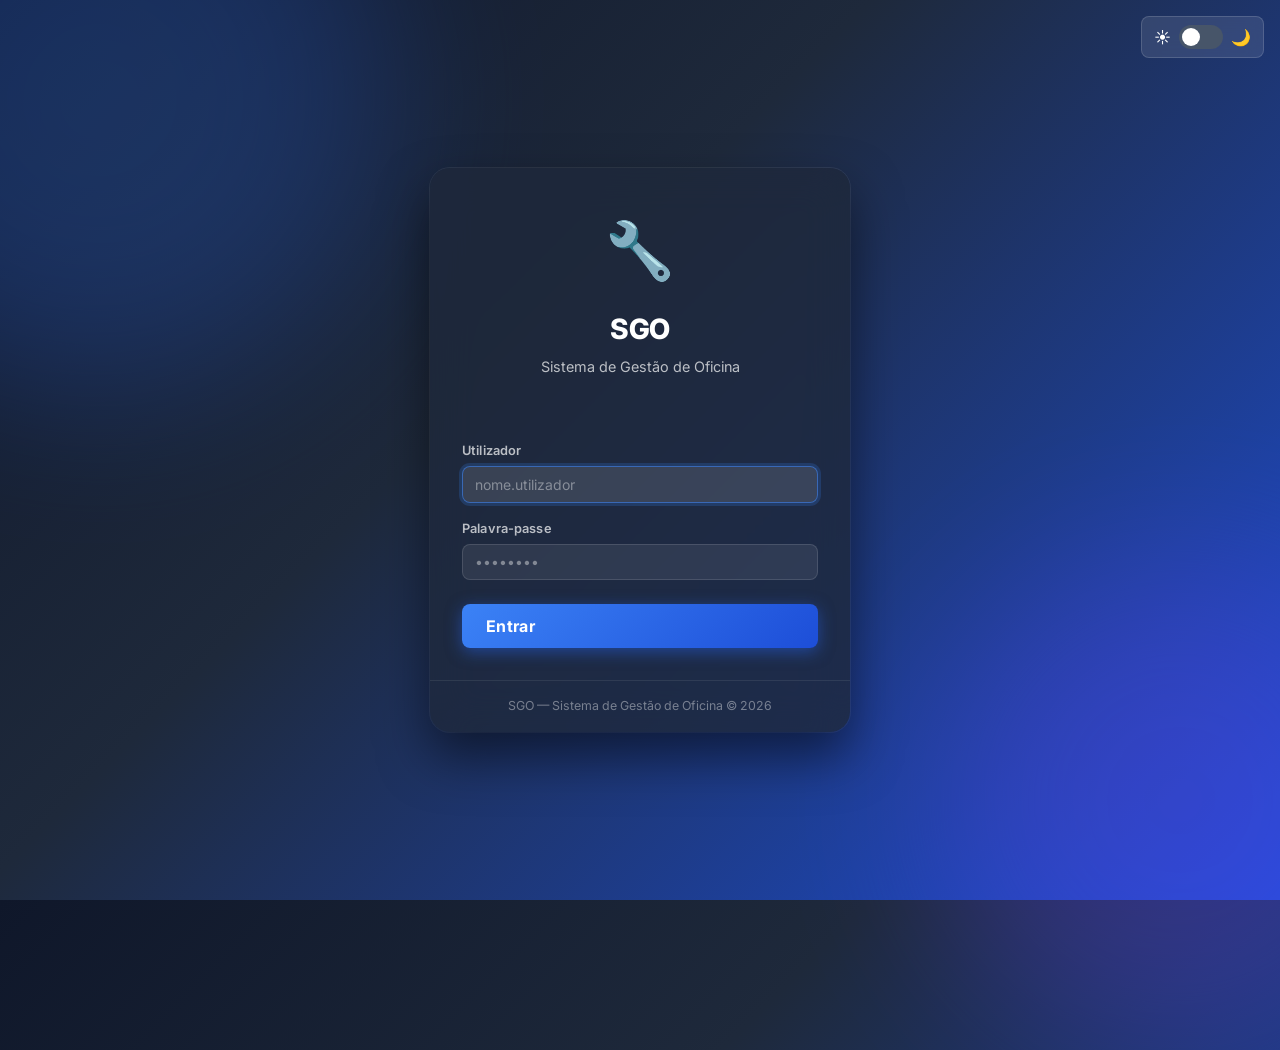
==== commit 32f02bcb: "feat: implement system-wide logging service and complete frontend dashboard infrastructure" ====
--- a/frontend/agenda.html
+++ b/frontend/agenda.html
@@ -5,12 +5,23 @@
   <meta name="viewport" content="width=device-width, initial-scale=1.0">
   <title>SGO – Agenda</title>
   <link rel="stylesheet" href="css/styles.css">
+  <style>
+    /* Painel de Hoje */
+    .today-panel-card { margin-bottom:1.5rem; }
+    .today-appt-item { display:flex; align-items:center; gap:1rem; padding:.85rem 1rem;
+      border-bottom:1px solid var(--border); cursor:pointer; transition:background .15s; }
+    .today-appt-item:last-child { border-bottom:none; }
+    .today-appt-item:hover { background:var(--hover-bg); }
+    .today-appt-time { font-size:1.1rem; font-weight:800; color:var(--primary); width:52px; text-align:center; flex-shrink:0; }
+    .today-appt-info { flex:1; min-width:0; }
+    .today-appt-cliente { font-weight:600; white-space:nowrap; overflow:hidden; text-overflow:ellipsis; }
+    .today-appt-viatura { font-size:.8rem; color:var(--text-secondary); }
+  </style>
 </head>
 <body class="app-layout">
 
   <div id="sidebar-overlay" class="sidebar-overlay"></div>
 
-  <!-- ── Sidebar ── -->
   <nav class="sidebar">
     <div class="sidebar-header">
       <div class="sidebar-logo">
@@ -21,13 +32,14 @@
     <ul class="sidebar-nav">
       <li class="nav-section-label">Principal</li>
       <li><a href="dashboard.html"><span class="nav-icon">📊</span> Dashboard</a></li>
-      <li><a href="agenda.html"><span class="nav-icon">📅</span> Agenda</a></li>
+      <li><a href="agenda.html" class="active"><span class="nav-icon">📅</span> Agenda</a></li>
       <li class="nav-section-label">Gestão</li>
       <li><a href="clientes.html"><span class="nav-icon">👤</span> Clientes</a></li>
       <li><a href="viaturas.html"><span class="nav-icon">🚗</span> Viaturas</a></li>
       <li><a href="reparacoes.html"><span class="nav-icon">🔩</span> Reparações</a></li>
       <li><a href="pecas.html"><span class="nav-icon">📦</span> Peças &amp; Stock</a></li>
       <li><a href="mecanico.html"><span class="nav-icon">👨‍🔧</span> Painel Mecânico</a></li>
+      <li><a href="faturas.html"><span class="nav-icon">💰</span> Faturação</a></li>
       <li><a href="logs.html"><span class="nav-icon">📋</span> Logs</a></li>
     </ul>
     <div class="theme-toggle">
@@ -50,14 +62,13 @@
     </div>
   </nav>
 
-  <!-- ── Main ── -->
   <div class="main-content">
     <header class="page-header">
       <div class="page-header-left">
         <button id="mobile-menu-btn" class="mobile-menu-btn">☰</button>
         <div>
           <h1 class="page-title">📅 Agenda Semanal</h1>
-          <p class="page-subtitle">Gestão de marcações</p>
+          <p class="page-subtitle" id="today-count">Gestão de marcações</p>
         </div>
       </div>
       <div class="page-header-actions">
@@ -66,6 +77,19 @@
     </header>
 
     <main class="page-body">
+
+      <!-- Painel de Hoje -->
+      <section class="section today-panel-card">
+        <div class="card">
+          <div class="card-header">
+            <h2 class="card-title">📌 Marcações de Hoje</h2>
+            <span class="badge badge-primary" id="today-count-badge">—</span>
+          </div>
+          <div id="today-panel">
+            <div class="loading-overlay"><div class="spinner"></div></div>
+          </div>
+        </div>
+      </section>
 
       <!-- Week Navigation -->
       <div class="agenda-header">
@@ -199,5 +223,10 @@
   <script src="js/api.js"></script>
   <script src="js/auth.js"></script>
   <script src="js/agenda.js"></script>
+  <script>
+    document.addEventListener('DOMContentLoaded', () => {
+      setTimeout(initNotifications, 1500);
+    });
+  </script>
 </body>
 </html>
--- a/frontend/css/styles.css
+++ b/frontend/css/styles.css
@@ -1,9 +1,12 @@
 /* ========================================================
    SGO - Sistema de Gestão de Oficina
-   Main Stylesheet
+   Main Stylesheet — Premium Edition
    ======================================================== */
 
-/* ── CSS Variables (Light Theme – improved contrast) ── */
+/* ── Google Font Inter ── */
+@import url('https://fonts.googleapis.com/css2?family=Inter:wght@300;400;500;600;700;800;900&display=swap');
+
+/* ── CSS Variables (Light Theme) ── */
 :root {
   --primary:       #2563eb;
   --primary-dark:  #1d4ed8;
@@ -30,17 +33,25 @@
   --shadow:        0 1px 3px rgba(0,0,0,.1), 0 1px 2px rgba(0,0,0,.06);
   --shadow-md:     0 4px 6px rgba(0,0,0,.07), 0 2px 4px rgba(0,0,0,.06);
   --shadow-lg:     0 10px 15px rgba(0,0,0,.1), 0 4px 6px rgba(0,0,0,.05);
+  --shadow-xl:     0 20px 40px rgba(0,0,0,.12), 0 8px 16px rgba(0,0,0,.08);
   --radius:        .5rem;
   --radius-lg:     .75rem;
+  --radius-xl:     1rem;
   --sidebar-width: 260px;
   --header-height: 64px;
   --transition:    .2s ease;
+  --transition-bounce: .3s cubic-bezier(.34,1.56,.64,1);
   --table-header-bg: #f1f5f9;
   --table-stripe-bg: #f8fafc;
   --table-hover-bg:  #f1f5f9;
   --login-footer-bg: #f1f5f9;
   --scrollbar-thumb: #94a3b8;
   --scrollbar-hover: #64748b;
+  /* KPI icon backgrounds */
+  --kpi-blue-bg:   rgba(37,99,235,.1);
+  --kpi-green-bg:  rgba(22,163,74,.1);
+  --kpi-orange-bg: rgba(234,88,12,.1);
+  --kpi-purple-bg: rgba(124,58,237,.1);
 }
 
 /* ── Dark Theme ── */
@@ -70,12 +81,17 @@
   --shadow:        0 1px 3px rgba(0,0,0,.4), 0 1px 2px rgba(0,0,0,.3);
   --shadow-md:     0 4px 6px rgba(0,0,0,.4), 0 2px 4px rgba(0,0,0,.3);
   --shadow-lg:     0 10px 15px rgba(0,0,0,.5), 0 4px 6px rgba(0,0,0,.3);
+  --shadow-xl:     0 20px 40px rgba(0,0,0,.6), 0 8px 16px rgba(0,0,0,.4);
   --table-header-bg: #1a2332;
   --table-stripe-bg: #162032;
   --table-hover-bg:  #1e293b;
   --login-footer-bg: #1a2332;
   --scrollbar-thumb: #475569;
   --scrollbar-hover: #64748b;
+  --kpi-blue-bg:   rgba(59,130,246,.15);
+  --kpi-green-bg:  rgba(34,197,94,.15);
+  --kpi-orange-bg: rgba(249,115,22,.15);
+  --kpi-purple-bg: rgba(168,85,247,.15);
 }
 
 /* ── Reset & Base ── */
@@ -84,24 +100,29 @@
 html { font-size: 16px; }
 
 body {
-  font-family: 'Segoe UI', system-ui, -apple-system, sans-serif;
+  font-family: 'Inter', 'Segoe UI', system-ui, -apple-system, sans-serif;
   background: var(--bg);
   color: var(--text-primary);
   line-height: 1.5;
   min-height: 100vh;
+  -webkit-font-smoothing: antialiased;
+  -moz-osx-font-smoothing: grayscale;
 }
 
 a { color: var(--primary); text-decoration: none; }
 a:hover { text-decoration: underline; }
-
 ul { list-style: none; }
-
 img { max-width: 100%; }
 
-/* ── App Layout (sidebar + content) ── */
-.app-layout {
-  min-height: 100vh;
-}
+/* ── Page Fade-in ── */
+@keyframes pageFadeIn {
+  from { opacity: 0; transform: translateY(8px); }
+  to   { opacity: 1; transform: translateY(0); }
+}
+.page-body { animation: pageFadeIn .35s ease; }
+
+/* ── App Layout ── */
+.app-layout { min-height: 100vh; }
 
 /* ── Sidebar ── */
 .sidebar {
@@ -110,14 +131,14 @@
   display: flex;
   flex-direction: column;
   position: fixed;
-  top: 0;
-  left: 0;
+  top: 0; left: 0;
   height: 100vh;
   width: var(--sidebar-width);
   overflow-y: auto;
   overflow-x: hidden;
   z-index: 100;
   transition: transform var(--transition);
+  border-right: 1px solid rgba(255,255,255,.05);
 }
 
 .sidebar-header {
@@ -136,20 +157,17 @@
 }
 
 .sidebar-logo .logo-icon {
-  width: 36px;
-  height: 36px;
-  background: var(--primary);
+  width: 36px; height: 36px;
+  background: linear-gradient(135deg, var(--primary), #1d4ed8);
   border-radius: var(--radius);
   display: flex;
   align-items: center;
   justify-content: center;
   font-size: 1.1rem;
-}
-
-.sidebar-logo .logo-text {
-  line-height: 1.1;
-}
-
+  box-shadow: 0 4px 8px rgba(37,99,235,.4);
+}
+
+.sidebar-logo .logo-text { line-height: 1.1; }
 .sidebar-logo .logo-subtitle {
   font-size: .65rem;
   font-weight: 400;
@@ -178,23 +196,39 @@
   display: flex;
   align-items: center;
   gap: .75rem;
-  padding: .65rem 1.5rem;
-  color: #cbd5e1;
-  transition: background var(--transition), color var(--transition);
+  padding: .65rem 1rem .65rem 1.5rem;
+  color: #94a3b8;
+  transition: all var(--transition);
   border-radius: 0;
-  font-size: .92rem;
+  font-size: .875rem;
+  font-weight: 500;
+  position: relative;
+}
+
+.sidebar-nav a::before {
+  content: '';
+  position: absolute;
+  left: 0; top: 0; bottom: 0;
+  width: 3px;
+  background: transparent;
+  border-radius: 0 4px 4px 0;
+  transition: background var(--transition);
 }
 
 .sidebar-nav a:hover {
   background: var(--sidebar-hover);
-  color: #fff;
+  color: #e2e8f0;
   text-decoration: none;
 }
 
 .sidebar-nav a.active {
-  background: var(--sidebar-active);
-  color: #fff;
+  background: rgba(37,99,235,.2);
+  color: #93c5fd;
   font-weight: 600;
+}
+
+.sidebar-nav a.active::before {
+  background: var(--primary);
 }
 
 .sidebar-nav .nav-icon {
@@ -218,16 +252,16 @@
 }
 
 .sidebar-avatar {
-  width: 36px;
-  height: 36px;
+  width: 36px; height: 36px;
   border-radius: 50%;
-  background: var(--primary);
+  background: linear-gradient(135deg, var(--primary), #7c3aed);
   display: flex;
   align-items: center;
   justify-content: center;
   font-weight: 700;
   font-size: .85rem;
   flex-shrink: 0;
+  color: #fff;
 }
 
 .sidebar-user-info .user-name {
@@ -287,6 +321,63 @@
   display: flex;
   align-items: center;
   gap: .75rem;
+}
+
+/* ── Notification Bell ── */
+.notif-btn {
+  position: relative;
+  background: none;
+  border: 1px solid var(--border);
+  border-radius: var(--radius);
+  width: 36px; height: 36px;
+  display: flex;
+  align-items: center;
+  justify-content: center;
+  cursor: pointer;
+  font-size: 1.1rem;
+  color: var(--text-secondary);
+  transition: all var(--transition);
+}
+
+.notif-btn:hover {
+  background: var(--bg);
+  border-color: var(--primary);
+  color: var(--primary);
+}
+
+.notif-badge {
+  position: absolute;
+  top: -4px; right: -4px;
+  background: var(--danger);
+  color: #fff;
+  font-size: .6rem;
+  font-weight: 700;
+  width: 16px; height: 16px;
+  border-radius: 50%;
+  display: flex;
+  align-items: center;
+  justify-content: center;
+  border: 2px solid var(--card-bg);
+  animation: pulse-notif 2s infinite;
+}
+
+@keyframes pulse-notif {
+  0%, 100% { transform: scale(1); }
+  50% { transform: scale(1.15); }
+}
+
+.notif-badge.hidden { display: none; }
+
+/* Real-time clock */
+.header-clock {
+  font-size: .8rem;
+  font-weight: 600;
+  color: var(--text-secondary);
+  font-variant-numeric: tabular-nums;
+  letter-spacing: .02em;
+  display: flex;
+  align-items: center;
+  gap: .4rem;
 }
 
 /* ── Page Body ── */
@@ -309,33 +400,31 @@
   border: 1px solid transparent;
   white-space: nowrap;
   text-decoration: none;
-}
-
-.btn:hover { text-decoration: none; }
-
-.btn-sm {
-  padding: .3rem .65rem;
-  font-size: .8rem;
-}
-
-.btn-lg {
-  padding: .75rem 1.5rem;
-  font-size: 1rem;
-}
-
+  font-family: inherit;
+}
+
+.btn:hover { text-decoration: none; transform: translateY(-1px); }
+.btn:active { transform: translateY(0); }
+
+.btn-sm { padding: .3rem .65rem; font-size: .8rem; }
+.btn-lg { padding: .75rem 1.5rem; font-size: 1rem; }
 .btn-icon {
   padding: .5rem;
-  width: 36px;
-  height: 36px;
+  width: 36px; height: 36px;
   justify-content: center;
 }
 
 .btn-primary {
-  background: var(--primary);
+  background: linear-gradient(135deg, var(--primary), var(--primary-dark));
   color: #fff;
   border-color: var(--primary);
-}
-.btn-primary:hover { background: var(--primary-dark); border-color: var(--primary-dark); }
+  box-shadow: 0 2px 4px rgba(37,99,235,.3);
+}
+.btn-primary:hover {
+  background: linear-gradient(135deg, var(--primary-dark), #1e40af);
+  box-shadow: 0 4px 8px rgba(37,99,235,.4);
+  border-color: var(--primary-dark);
+}
 
 .btn-secondary {
   background: transparent;
@@ -345,25 +434,27 @@
 .btn-secondary:hover { background: var(--bg); }
 
 .btn-success {
-  background: var(--success);
+  background: linear-gradient(135deg, var(--success), #15803d);
   color: #fff;
   border-color: var(--success);
-}
-.btn-success:hover { background: #15803d; }
+  box-shadow: 0 2px 4px rgba(22,163,74,.3);
+}
+.btn-success:hover { box-shadow: 0 4px 8px rgba(22,163,74,.4); }
 
 .btn-warning {
-  background: var(--warning);
+  background: linear-gradient(135deg, var(--warning), #b45309);
   color: #fff;
   border-color: var(--warning);
 }
-.btn-warning:hover { background: #b45309; }
+.btn-warning:hover { box-shadow: 0 4px 8px rgba(217,119,6,.3); }
 
 .btn-danger {
-  background: var(--danger);
+  background: linear-gradient(135deg, var(--danger), #b91c1c);
   color: #fff;
   border-color: var(--danger);
-}
-.btn-danger:hover { background: #b91c1c; }
+  box-shadow: 0 2px 4px rgba(220,38,38,.3);
+}
+.btn-danger:hover { box-shadow: 0 4px 8px rgba(220,38,38,.4); }
 
 .btn-outline-primary {
   background: transparent;
@@ -379,9 +470,18 @@
 }
 .btn-outline-danger:hover { background: var(--danger-light); }
 
+.btn-outline-secondary {
+  background: transparent;
+  color: var(--secondary);
+  border-color: var(--border);
+}
+.btn-outline-secondary:hover { background: var(--bg); }
+
 .btn:disabled {
   opacity: .5;
   cursor: not-allowed;
+  transform: none !important;
+  box-shadow: none !important;
 }
 
 /* ── Cards ── */
@@ -390,6 +490,7 @@
   border-radius: var(--radius-lg);
   box-shadow: var(--shadow);
   border: 1px solid var(--border);
+  transition: box-shadow var(--transition);
 }
 
 .card-header {
@@ -407,9 +508,7 @@
   color: var(--text-primary);
 }
 
-.card-body {
-  padding: 1.5rem;
-}
+.card-body { padding: 1.5rem; }
 
 .card-footer {
   padding: 1rem 1.5rem;
@@ -418,22 +517,22 @@
   border-radius: 0 0 var(--radius-lg) var(--radius-lg);
 }
 
-/* ── KPI Grid & Rows ── */
+/* ── KPI Grid ── */
 .kpi-grid {
   display: grid;
-  grid-template-columns: repeat(auto-fill, minmax(250px, 1fr));
+  grid-template-columns: repeat(auto-fill, minmax(240px, 1fr));
   gap: 1.25rem;
   margin-bottom: 2rem;
 }
 
-/* NOVA CLASSE para o Painel do Mecânico */
 .dashboard-kpi-row {
   display: grid;
-  grid-template-columns: repeat(auto-fit, minmax(220px, 1fr));
+  grid-template-columns: repeat(auto-fit, minmax(200px, 1fr));
   gap: 1.25rem;
   margin-bottom: 1.5rem;
 }
 
+/* KPI Card — Premium */
 .kpi-card {
   background: var(--card-bg);
   border-radius: var(--radius-lg);
@@ -443,33 +542,68 @@
   display: flex;
   align-items: center;
   gap: 1rem;
-}
+  transition: all var(--transition);
+  position: relative;
+  overflow: hidden;
+}
+
+.kpi-card::after {
+  content: '';
+  position: absolute;
+  top: 0; right: 0;
+  width: 80px; height: 80px;
+  border-radius: 50%;
+  opacity: .06;
+  transform: translate(20px, -20px);
+  background: var(--primary);
+}
+
+.kpi-card:hover {
+  box-shadow: var(--shadow-md);
+  transform: translateY(-2px);
+}
+
+@keyframes kpiIn {
+  from { opacity: 0; transform: translateY(16px); }
+  to   { opacity: 1; transform: translateY(0); }
+}
+
+.kpi-card { animation: kpiIn .4s ease both; }
+.kpi-card:nth-child(2) { animation-delay: .05s; }
+.kpi-card:nth-child(3) { animation-delay: .1s; }
+.kpi-card:nth-child(4) { animation-delay: .15s; }
 
 .kpi-icon {
   font-size: 1.5rem;
-  width: 48px;
-  height: 48px;
+  width: 52px; height: 52px;
   display: flex;
   align-items: center;
   justify-content: center;
-  border-radius: var(--radius);
-}
-
-.kpi-info { display: flex; flex-direction: column; }
+  border-radius: var(--radius-lg);
+  flex-shrink: 0;
+}
+
+.kpi-icon-blue   { background: var(--kpi-blue-bg);   }
+.kpi-icon-green  { background: var(--kpi-green-bg);  }
+.kpi-icon-orange { background: var(--kpi-orange-bg); }
+.kpi-icon-purple { background: var(--kpi-purple-bg); }
+
+.kpi-info { display: flex; flex-direction: column; flex: 1; }
 
 .kpi-label {
-  font-size: .8rem;
+  font-size: .75rem;
   font-weight: 600;
   text-transform: uppercase;
-  letter-spacing: .05em;
+  letter-spacing: .06em;
   color: var(--text-secondary);
 }
 
 .kpi-value {
-  font-size: 2rem;
-  font-weight: 700;
+  font-size: 1.85rem;
+  font-weight: 800;
   color: var(--text-primary);
   line-height: 1.2;
+  font-variant-numeric: tabular-nums;
 }
 
 .kpi-card-inner {
@@ -480,12 +614,39 @@
 }
 
 .kpi-meta {
-  font-size: .8rem;
+  font-size: .78rem;
   color: var(--text-secondary);
-}
-
-.kpi-trend-up   { color: var(--success); }
-.kpi-trend-down { color: var(--danger);  }
+  margin-top: .15rem;
+}
+
+.kpi-trend-up   { color: var(--success); font-size: .8rem; font-weight: 600; }
+.kpi-trend-down { color: var(--danger);  font-size: .8rem; font-weight: 600; }
+
+/* ── Skeleton Loading ── */
+@keyframes shimmer {
+  0%   { background-position: -400px 0; }
+  100% { background-position: 400px 0; }
+}
+
+.skeleton {
+  background: linear-gradient(90deg, var(--border) 25%, var(--table-stripe-bg) 50%, var(--border) 75%);
+  background-size: 400px 100%;
+  animation: shimmer 1.4s infinite;
+  border-radius: var(--radius);
+}
+
+.skeleton-row {
+  display: flex;
+  align-items: center;
+  gap: 1rem;
+  padding: .85rem 1rem;
+  border-bottom: 1px solid var(--border);
+}
+
+.skeleton-cell {
+  height: 14px;
+  border-radius: 4px;
+}
 
 /* ── Progress Bar ── */
 .progress-bar-wrapper {
@@ -498,12 +659,12 @@
 .progress-bar {
   height: 100%;
   border-radius: 99px;
-  transition: width .4s ease, background .4s ease;
-}
-
-.progress-bar.green  { background: var(--success); }
-.progress-bar.yellow { background: var(--warning); }
-.progress-bar.red    { background: var(--danger); }
+  transition: width .6s cubic-bezier(.4,0,.2,1), background .4s ease;
+}
+
+.progress-bar.green  { background: linear-gradient(90deg, #22c55e, #16a34a); }
+.progress-bar.yellow { background: linear-gradient(90deg, #f59e0b, #d97706); }
+.progress-bar.red    { background: linear-gradient(90deg, #ef4444, #dc2626); }
 
 /* ── Tables ── */
 .table-wrapper {
@@ -524,10 +685,10 @@
   background: var(--table-header-bg);
   padding: .75rem 1rem;
   text-align: left;
-  font-weight: 600;
-  font-size: .775rem;
+  font-weight: 700;
+  font-size: .75rem;
   text-transform: uppercase;
-  letter-spacing: .05em;
+  letter-spacing: .06em;
   color: var(--text-secondary);
   border-bottom: 1px solid var(--border);
   white-space: nowrap;
@@ -535,13 +696,14 @@
 
 tbody tr {
   border-bottom: 1px solid var(--border);
-  transition: background var(--transition);
-}
-
-tbody tr:hover { background: var(--table-hover-bg); }
+  transition: background var(--transition), transform var(--transition);
+}
+
+tbody tr:hover {
+  background: var(--table-hover-bg);
+}
 
 tbody tr:last-child { border-bottom: none; }
-
 tbody tr:nth-child(even) { background: var(--table-stripe-bg); }
 tbody tr:nth-child(even):hover { background: var(--table-hover-bg); }
 
@@ -551,25 +713,16 @@
   vertical-align: middle;
 }
 
-/* NOVAS CLASSES: Modern Table (Painel do Mecânico) */
-.modern-table {
-  width: 100%;
-  border-collapse: collapse;
-  font-size: .875rem;
-}
-.modern-table thead th {
-  padding: 1rem;
-  font-size: .8rem;
-}
-.modern-table td {
-  padding: 1rem;
-}
+.modern-table { width: 100%; border-collapse: collapse; font-size: .875rem; }
+.modern-table thead th { padding: 1rem; font-size: .8rem; }
+.modern-table td { padding: 1rem; }
 .modern-table tbody tr.active-row {
   background: var(--primary-light);
   border-left: 4px solid var(--primary);
 }
+
 [data-theme="dark"] .modern-table tbody tr.active-row {
-  background: rgba(59, 130, 246, 0.15); /* Fundo azul transparente para Dark Mode */
+  background: rgba(59,130,246,.15);
   border-left-color: var(--primary);
 }
 
@@ -584,20 +737,21 @@
   display: inline-flex;
   align-items: center;
   gap: .25rem;
-  padding: .2rem .6rem;
+  padding: .25rem .65rem;
   border-radius: 99px;
   font-size: .72rem;
   font-weight: 600;
   white-space: nowrap;
-}
-
-.badge-primary { background: var(--primary-light); color: var(--primary-dark); }
-.badge-success { background: var(--success-light); color: #15803d; }
-.badge-warning { background: var(--warning-light); color: #92400e; }
-.badge-danger  { background: var(--danger-light);  color: #991b1b; }
-.badge-info    { background: var(--info-light);    color: #0e7490; }
+  letter-spacing: .02em;
+}
+
+.badge-primary   { background: var(--primary-light); color: var(--primary-dark); }
+.badge-success   { background: var(--success-light); color: #15803d; }
+.badge-warning   { background: var(--warning-light); color: #92400e; }
+.badge-danger    { background: var(--danger-light);  color: #991b1b; }
+.badge-info      { background: var(--info-light);    color: #0e7490; }
 .badge-secondary { background: var(--table-header-bg); color: var(--secondary); }
-.badge-dark    { background: #334155; color: #fff; }
+.badge-dark      { background: #334155; color: #fff; }
 
 /* ── Forms ── */
 .form-group {
@@ -619,9 +773,10 @@
 }
 
 label {
-  font-size: .825rem;
+  font-size: .8rem;
   font-weight: 600;
   color: var(--text-secondary);
+  letter-spacing: .01em;
 }
 
 input, select, textarea {
@@ -643,31 +798,19 @@
 }
 
 input::placeholder, textarea::placeholder { color: #94a3b8; }
-
 textarea { resize: vertical; min-height: 80px; }
 
-.input-group {
-  display: flex;
-  gap: .5rem;
-}
-
+.input-group { display: flex; gap: .5rem; }
 .input-group input { flex: 1; }
-
-.form-hint {
-  font-size: .75rem;
-  color: var(--text-secondary);
-}
-
-.form-error {
-  font-size: .75rem;
-  color: var(--danger);
-}
+.form-hint { font-size: .75rem; color: var(--text-secondary); }
+.form-error { font-size: .75rem; color: var(--danger); }
 
 /* ── Modals ── */
 .modal-overlay {
   position: fixed;
   inset: 0;
   background: rgba(0,0,0,.5);
+  backdrop-filter: blur(4px);
   display: flex;
   align-items: center;
   justify-content: center;
@@ -685,20 +828,24 @@
 
 .modal {
   background: var(--card-bg);
-  border-radius: var(--radius-lg);
-  box-shadow: var(--shadow-lg);
+  border-radius: var(--radius-xl);
+  box-shadow: var(--shadow-xl);
   width: 100%;
   max-width: 600px;
   max-height: 90vh;
   overflow-y: auto;
-  transform: translateY(-16px);
-  transition: transform var(--transition);
-}
-
-.modal-overlay.active .modal { transform: translateY(0); }
-
-.modal-lg  { max-width: 800px; }
+  transform: translateY(-24px) scale(.97);
+  transition: transform .25s cubic-bezier(.34,1.56,.64,1);
+  border: 1px solid var(--border);
+}
+
+.modal-overlay.active .modal {
+  transform: translateY(0) scale(1);
+}
+
+.modal-lg  { max-width: 820px; }
 .modal-sm  { max-width: 420px; }
+.modal-md  { max-width: 520px; }
 
 .modal-header {
   padding: 1.25rem 1.5rem;
@@ -710,24 +857,26 @@
   top: 0;
   background: var(--card-bg);
   z-index: 1;
-}
-
-.modal-title { font-size: 1rem; font-weight: 700; }
+  border-radius: var(--radius-xl) var(--radius-xl) 0 0;
+}
+
+.modal-title { font-size: 1.05rem; font-weight: 700; }
 
 .modal-close {
   background: none;
   border: none;
   cursor: pointer;
-  padding: .25rem;
+  padding: .35rem;
   color: var(--text-secondary);
-  font-size: 1.25rem;
+  font-size: 1.1rem;
   line-height: 1;
   display: flex;
   align-items: center;
   justify-content: center;
   border-radius: var(--radius);
-}
-.modal-close:hover { background: var(--bg); }
+  transition: all var(--transition);
+}
+.modal-close:hover { background: var(--danger-light); color: var(--danger); }
 
 .modal-body {
   padding: 1.5rem;
@@ -745,6 +894,25 @@
   position: sticky;
   bottom: 0;
   background: var(--card-bg);
+  border-radius: 0 0 var(--radius-xl) var(--radius-xl);
+}
+
+/* ── Confirm Dialog Modal ── */
+#modal-confirm .modal {
+  max-width: 380px;
+}
+
+.confirm-icon {
+  font-size: 3rem;
+  text-align: center;
+  margin-bottom: .5rem;
+}
+
+.confirm-msg {
+  text-align: center;
+  font-size: .95rem;
+  color: var(--text-primary);
+  line-height: 1.6;
 }
 
 /* ── Toast Notifications ── */
@@ -760,9 +928,9 @@
 
 .toast {
   background: var(--card-bg);
-  border-radius: var(--radius);
-  box-shadow: var(--shadow-lg);
-  padding: .85rem 1.25rem;
+  border-radius: var(--radius-lg);
+  box-shadow: var(--shadow-xl);
+  padding: .9rem 1.25rem;
   display: flex;
   align-items: center;
   gap: .75rem;
@@ -771,16 +939,18 @@
   min-width: 280px;
   max-width: 400px;
   border-left: 4px solid var(--primary);
-  animation: toastIn .25s ease forwards;
-}
-
-.toast.toast-success { border-color: var(--success); }
-.toast.toast-error   { border-color: var(--danger); }
-.toast.toast-warning { border-color: var(--warning); }
-.toast.toast-info    { border-color: var(--info); }
+  animation: toastIn .3s cubic-bezier(.34,1.56,.64,1) forwards;
+  border: 1px solid var(--border);
+  border-left-width: 4px;
+}
+
+.toast.toast-success { border-left-color: var(--success); }
+.toast.toast-error   { border-left-color: var(--danger); }
+.toast.toast-warning { border-left-color: var(--warning); }
+.toast.toast-info    { border-left-color: var(--info); }
 
 .toast-icon { font-size: 1.2rem; flex-shrink: 0; }
-.toast-msg  { flex: 1; }
+.toast-msg  { flex: 1; line-height: 1.4; }
 .toast-close {
   background: none;
   border: none;
@@ -788,10 +958,14 @@
   color: var(--text-secondary);
   font-size: 1rem;
   line-height: 1;
-}
+  padding: .2rem;
+  border-radius: 4px;
+  transition: all var(--transition);
+}
+.toast-close:hover { background: var(--bg); }
 
 @keyframes toastIn {
-  from { transform: translateX(100%); opacity: 0; }
+  from { transform: translateX(120%); opacity: 0; }
   to   { transform: translateX(0);    opacity: 1; }
 }
 
@@ -810,7 +984,6 @@
 .alert-warning { background: var(--warning-light); border-color: #fcd34d; color: #92400e; }
 .alert-danger  { background: var(--danger-light);  border-color: #fca5a5; color: #991b1b; }
 .alert-info    { background: var(--info-light);    border-color: #67e8f9; color: #0e7490; }
-
 .alert-icon { font-size: 1.1rem; margin-top: .1rem; }
 
 /* ── Search Bar ── */
@@ -897,23 +1070,16 @@
   margin-top: .15rem;
 }
 
-.cal-header-cell.today {
-  background: var(--primary-light);
-  color: var(--primary);
-}
+.cal-header-cell.today { background: var(--primary-light); color: var(--primary); }
 .cal-header-cell.today .cal-date { color: var(--primary); }
 
-.calendar-body {
-  overflow-y: auto;
-  max-height: 600px;
-}
+.calendar-body { overflow-y: auto; max-height: 600px; }
 
 .calendar-row {
   display: grid;
   grid-template-columns: 70px repeat(6, 1fr);
   border-bottom: 1px solid var(--border);
 }
-
 .calendar-row:last-child { border-bottom: none; }
 
 .cal-time {
@@ -952,12 +1118,7 @@
 .slot-full    { background: #fef2f2; cursor: not-allowed; }
 .slot-past    { background: var(--table-header-bg); cursor: default; }
 
-.slot-count {
-  font-size: .8rem;
-  font-weight: 700;
-  color: var(--text-secondary);
-}
-
+.slot-count { font-size: .8rem; font-weight: 700; color: var(--text-secondary); }
 .slot-empty   .slot-count { color: var(--success); }
 .slot-partial .slot-count { color: var(--warning); }
 .slot-busy    .slot-count { color: #ea580c; }
@@ -971,17 +1132,12 @@
   text-transform: uppercase;
 }
 
-.slot-empty .slot-badge   { background: #dcfce7; color: #15803d; }
+.slot-empty   .slot-badge { background: #dcfce7; color: #15803d; }
 .slot-partial .slot-badge { background: #fef3c7; color: #92400e; }
-.slot-busy .slot-badge    { background: #ffedd5; color: #9a3412; }
-.slot-full .slot-badge    { background: #fee2e2; color: #991b1b; }
-
-.slot-appointments {
-  width: 100%;
-  display: flex;
-  flex-direction: column;
-  gap: .15rem;
-}
+.slot-busy    .slot-badge { background: #ffedd5; color: #9a3412; }
+.slot-full    .slot-badge { background: #fee2e2; color: #991b1b; }
+
+.slot-appointments { width: 100%; display: flex; flex-direction: column; gap: .15rem; }
 
 .slot-appt {
   font-size: .68rem;
@@ -1003,7 +1159,6 @@
   height: calc(100vh - var(--header-height) - 4rem);
 }
 
-/* NOVO: Layout em grelha do painel do Mecânico (Tabela + Detalhes) */
 .mecanico-dashboard-grid {
   display: grid;
   grid-template-columns: 1fr 450px;
@@ -1028,12 +1183,8 @@
   border-left: 4px solid transparent;
 }
 
-.repair-item:hover { border-color: var(--primary); box-shadow: var(--shadow-sm); }
-
-.repair-item.active {
-  border-left-color: var(--primary);
-  background: var(--primary-light);
-}
+.repair-item:hover { border-color: var(--primary); box-shadow: var(--shadow-sm); transform: translateX(2px); }
+.repair-item.active { border-left-color: var(--primary); background: var(--primary-light); }
 
 .repair-item-header {
   display: flex;
@@ -1042,23 +1193,17 @@
   margin-bottom: .25rem;
 }
 
-.repair-matricula {
-  font-weight: 700;
-  font-size: .95rem;
-}
-
-.repair-item-meta {
-  font-size: .78rem;
-  color: var(--text-secondary);
-}
+.repair-matricula { font-weight: 700; font-size: .95rem; }
+.repair-item-meta { font-size: .78rem; color: var(--text-secondary); }
 
 /* ── Stopwatch ── */
 .stopwatch {
-  background: #0f172a;
+  background: linear-gradient(135deg, #0f172a, #1e293b);
   border-radius: var(--radius-lg);
   padding: 1.5rem;
   text-align: center;
   color: #fff;
+  border: 1px solid #334155;
 }
 
 .stopwatch-display {
@@ -1071,18 +1216,10 @@
   text-shadow: 0 0 20px rgba(34,211,238,.4);
 }
 
-.stopwatch-controls {
-  display: flex;
-  gap: .75rem;
-  justify-content: center;
-}
+.stopwatch-controls { display: flex; gap: .75rem; justify-content: center; }
 
 /* ── Checklist ── */
-.checklist {
-  display: flex;
-  flex-direction: column;
-  gap: .5rem;
-}
+.checklist { display: flex; flex-direction: column; gap: .5rem; }
 
 .checklist-item {
   display: flex;
@@ -1097,13 +1234,7 @@
 }
 
 .checklist-item:hover { border-color: var(--border); }
-
-.checklist-item input[type="checkbox"] {
-  width: 18px;
-  height: 18px;
-  cursor: pointer;
-  flex-shrink: 0;
-}
+.checklist-item input[type="checkbox"] { width: 18px; height: 18px; cursor: pointer; flex-shrink: 0; }
 
 .checklist-item label {
   font-size: .875rem;
@@ -1114,15 +1245,8 @@
   color: var(--text-primary);
 }
 
-.checklist-item.checked {
-  background: var(--success-light);
-  border-color: #86efac;
-}
-
-.checklist-item.checked label {
-  text-decoration: line-through;
-  color: var(--text-secondary);
-}
+.checklist-item.checked { background: var(--success-light); border-color: #86efac; }
+.checklist-item.checked label { text-decoration: line-through; color: var(--text-secondary); }
 
 /* ── Operations ── */
 .op-item {
@@ -1134,8 +1258,9 @@
   align-items: center;
   justify-content: space-between;
   gap: 1rem;
-}
-
+  transition: all var(--transition);
+}
+.op-item:hover { border-color: var(--primary); }
 .op-info { flex: 1; }
 .op-desc { font-weight: 600; font-size: .9rem; }
 .op-meta { font-size: .78rem; color: var(--text-secondary); }
@@ -1143,71 +1268,148 @@
 /* ── Login Page ── */
 .login-page {
   min-height: 100vh;
-  background: linear-gradient(135deg, #1e293b 0%, #0f172a 100%);
+  background: linear-gradient(135deg, #0f172a 0%, #1e293b 40%, #1d4ed8 100%);
   display: flex;
   align-items: center;
   justify-content: center;
   padding: 1rem;
+  position: relative;
+  overflow: hidden;
+}
+
+/* Animated background blobs */
+.login-page::before,
+.login-page::after {
+  content: '';
+  position: absolute;
+  border-radius: 50%;
+  filter: blur(80px);
+  opacity: .25;
+  animation: blobFloat 8s ease-in-out infinite alternate;
+}
+
+.login-page::before {
+  width: 600px; height: 600px;
+  background: radial-gradient(circle, #3b82f6, #1d4ed8);
+  top: -200px; left: -200px;
+}
+
+.login-page::after {
+  width: 500px; height: 500px;
+  background: radial-gradient(circle, #7c3aed, #4f46e5);
+  bottom: -150px; right: -150px;
+  animation-delay: -4s;
+}
+
+@keyframes blobFloat {
+  from { transform: translate(0, 0) scale(1); }
+  to   { transform: translate(40px, 30px) scale(1.1); }
 }
 
 .login-card {
-  background: var(--card-bg);
-  border-radius: var(--radius-lg);
-  box-shadow: var(--shadow-lg);
+  background: rgba(30,41,59,.8);
+  backdrop-filter: blur(20px);
+  border-radius: 1.25rem;
+  box-shadow: 0 25px 50px rgba(0,0,0,.5), 0 0 0 1px rgba(255,255,255,.08);
   width: 100%;
   max-width: 420px;
   overflow: hidden;
+  animation: loginCardIn .5s cubic-bezier(.34,1.56,.64,1);
+  position: relative;
+  z-index: 1;
+}
+
+@keyframes loginCardIn {
+  from { opacity: 0; transform: translateY(30px) scale(.95); }
+  to   { opacity: 1; transform: translateY(0) scale(1); }
 }
 
 .login-header {
-  background: linear-gradient(135deg, var(--primary) 0%, #1d4ed8 100%);
   padding: 2.5rem 2rem;
   text-align: center;
   color: #fff;
+  background: transparent;
+  position: relative;
 }
 
 .login-logo {
-  font-size: 3rem;
+  font-size: 3.5rem;
   margin-bottom: 1rem;
+  display: block;
+  animation: logoBounce .8s cubic-bezier(.34,1.56,.64,1) .2s both;
+}
+
+@keyframes logoBounce {
+  from { opacity: 0; transform: scale(.5) rotate(-10deg); }
+  to   { opacity: 1; transform: scale(1) rotate(0deg); }
 }
 
 .login-title {
-  font-size: 1.5rem;
-  font-weight: 700;
-  margin-bottom: .25rem;
+  font-size: 1.75rem;
+  font-weight: 800;
+  margin-bottom: .35rem;
+  letter-spacing: -.02em;
 }
 
 .login-subtitle {
-  font-size: .875rem;
-  opacity: .8;
+  font-size: .9rem;
+  opacity: .7;
+  font-weight: 400;
 }
 
 .login-body {
-  padding: 2rem;
+  padding: 1.5rem 2rem 2rem;
   display: flex;
   flex-direction: column;
   gap: 1.25rem;
+}
+
+.login-body input {
+  background: rgba(255,255,255,.08);
+  border-color: rgba(255,255,255,.12);
+  color: #fff;
+}
+
+.login-body input:focus {
+  background: rgba(255,255,255,.12);
+  border-color: rgba(59,130,246,.6);
+  box-shadow: 0 0 0 3px rgba(59,130,246,.2);
+}
+
+.login-body input::placeholder { color: rgba(255,255,255,.4); }
+.login-body label { color: rgba(255,255,255,.7); }
+
+.login-body .btn-primary {
+  background: linear-gradient(135deg, #3b82f6, #1d4ed8);
+  border: none;
+  box-shadow: 0 4px 16px rgba(37,99,235,.5);
+  font-size: 1rem;
+  font-weight: 700;
+  letter-spacing: .02em;
+}
+
+.login-body .btn-primary:hover {
+  background: linear-gradient(135deg, #2563eb, #1e40af);
+  box-shadow: 0 6px 20px rgba(37,99,235,.6);
 }
 
 .login-error {
   display: none;
   padding: .75rem 1rem;
-  background: var(--danger-light);
-  border: 1px solid #fca5a5;
+  background: rgba(220,38,38,.2);
+  border: 1px solid rgba(220,38,38,.4);
   border-radius: var(--radius);
-  color: #991b1b;
+  color: #fca5a5;
   font-size: .875rem;
 }
-
 .login-error.show { display: block; }
 
 .login-footer {
   padding: 1rem 2rem;
   text-align: center;
   font-size: .775rem;
-  color: var(--text-secondary);
-  border-top: 1px solid var(--border);
-  background: var(--login-footer-bg);
+  color: rgba(255,255,255,.4);
+  border-top: 1px solid rgba(255,255,255,.08);
 }
 
 /* ── Section Spacing ── */
@@ -1222,11 +1424,7 @@
   gap: 1rem;
 }
 
-.section-title {
-  font-size: 1rem;
-  font-weight: 700;
-  color: var(--text-primary);
-}
+.section-title { font-size: 1rem; font-weight: 700; color: var(--text-primary); }
 
 /* ── Tabs ── */
 .tabs {
@@ -1247,6 +1445,7 @@
   margin-bottom: -2px;
   cursor: pointer;
   transition: all var(--transition);
+  font-family: inherit;
 }
 
 .tab-btn:hover  { color: var(--primary); }
@@ -1275,11 +1474,11 @@
   height: 100%;
   gap: 1rem;
   color: var(--text-secondary);
-  min-height: 400px; /* Para não encolher totalmente vazio */
+  min-height: 400px;
 }
 
 .detail-empty-icon { font-size: 3rem; }
-.detail-empty-text { font-size: .875rem; font-weight: 500; text-align: center;}
+.detail-empty-text { font-size: .875rem; font-weight: 500; text-align: center; }
 
 /* ── Info Grid ── */
 .info-grid {
@@ -1303,11 +1502,11 @@
   color: var(--text-secondary);
 }
 
-.empty-icon { font-size: 3rem; }
+.empty-icon { font-size: 3.5rem; opacity: .5; }
 .empty-title { font-size: 1.1rem; font-weight: 600; color: var(--text-primary); }
-.empty-desc  { font-size: .875rem; text-align: center; }
-
-/* ── Two-column page layouts ── */
+.empty-desc  { font-size: .875rem; text-align: center; max-width: 320px; }
+
+/* ── Two-column layout ── */
 .two-col-layout {
   display: grid;
   grid-template-columns: 1fr 1fr;
@@ -1324,8 +1523,7 @@
 /* ── Loading Spinner ── */
 .spinner {
   display: inline-block;
-  width: 20px;
-  height: 20px;
+  width: 20px; height: 20px;
   border: 2px solid var(--border);
   border-top-color: var(--primary);
   border-radius: 50%;
@@ -1344,7 +1542,7 @@
   font-size: .875rem;
 }
 
-/* ── Pecas stock indicator ── */
+/* ── Stock ── */
 .stock-ok  { color: var(--success); font-weight: 600; }
 .stock-low { color: var(--danger);  font-weight: 600; }
 
@@ -1357,34 +1555,23 @@
 /* ── Responsive ── */
 @media (max-width: 1024px) {
   .mecanico-layout { grid-template-columns: 280px 1fr; }
-  .mecanico-dashboard-grid { grid-template-columns: 1fr; } /* Painel de mecânico fica empilhado */
-  .kpi-grid        { grid-template-columns: repeat(auto-fill, minmax(200px, 1fr)); }
+  .mecanico-dashboard-grid { grid-template-columns: 1fr; }
+  .kpi-grid { grid-template-columns: repeat(auto-fill, minmax(200px, 1fr)); }
 }
 
 @media (max-width: 768px) {
   :root { --sidebar-width: 0px; }
 
-  .sidebar {
-    transform: translateX(-260px);
-    width: 260px;
-  }
-
-  .sidebar.open {
-    transform: translateX(0);
-  }
+  .sidebar { transform: translateX(-260px); width: 260px; }
+  .sidebar.open { transform: translateX(0); }
 
   .main-content { margin-left: 0; }
-
   .page-body { padding: 1rem; }
-
   .page-header { padding: 1rem; }
 
   .form-row, .form-row-3 { grid-template-columns: 1fr; }
-
   .mecanico-layout { grid-template-columns: 1fr; height: auto; }
-
-  .two-col-layout  { grid-template-columns: 1fr; }
-
+  .two-col-layout { grid-template-columns: 1fr; }
   .kpi-grid, .dashboard-kpi-row { grid-template-columns: 1fr 1fr; }
 
   .calendar-header-row,
@@ -1394,8 +1581,7 @@
     display: flex;
     align-items: center;
     justify-content: center;
-    width: 36px;
-    height: 36px;
+    width: 36px; height: 36px;
     border-radius: var(--radius);
     border: 1px solid var(--border);
     background: transparent;
@@ -1413,9 +1599,7 @@
     visibility: hidden;
     transition: all var(--transition);
   }
-
   .sidebar-overlay.active { opacity: 1; visibility: visible; }
-
   .info-grid { grid-template-columns: 1fr; }
 }
 
@@ -1468,15 +1652,12 @@
 
 .theme-switch {
   position: relative;
-  width: 44px;
-  height: 24px;
+  width: 44px; height: 24px;
   flex-shrink: 0;
 }
 
 .theme-switch input {
-  opacity: 0;
-  width: 0;
-  height: 0;
+  opacity: 0; width: 0; height: 0;
   position: absolute;
 }
 
@@ -1492,54 +1673,35 @@
 .theme-slider::before {
   content: '';
   position: absolute;
-  height: 18px;
-  width: 18px;
-  left: 3px;
-  bottom: 3px;
+  height: 18px; width: 18px;
+  left: 3px; bottom: 3px;
   background: #fff;
   border-radius: 50%;
   transition: transform var(--transition);
 }
 
-.theme-switch input:checked + .theme-slider {
-  background: var(--primary);
-}
-
-.theme-switch input:checked + .theme-slider::before {
-  transform: translateX(20px);
-}
-
-.theme-switch input:focus-visible + .theme-slider {
-  outline: 2px solid var(--primary);
-  outline-offset: 2px;
-}
-
-.theme-toggle-icon {
-  font-size: 1rem;
-  line-height: 1;
-}
-
-/* Login page theme toggle */
+.theme-switch input:checked + .theme-slider { background: var(--primary); }
+.theme-switch input:checked + .theme-slider::before { transform: translateX(20px); }
+.theme-switch input:focus-visible + .theme-slider { outline: 2px solid var(--primary); outline-offset: 2px; }
+
+.theme-toggle-icon { font-size: 1rem; line-height: 1; }
+
 .login-theme-toggle {
   position: fixed;
-  top: 1rem;
-  right: 1rem;
+  top: 1rem; right: 1rem;
   z-index: 100;
   display: flex;
   align-items: center;
   gap: .5rem;
-  background: rgba(255,255,255,.15);
+  background: rgba(255,255,255,.1);
   backdrop-filter: blur(8px);
   padding: .5rem .75rem;
   border-radius: var(--radius);
-  border: 1px solid rgba(255,255,255,.2);
-}
-
-.login-theme-toggle .theme-toggle-icon {
-  color: #fff;
-}
-
-/* ── Dark mode overrides for elements with hardcoded colors ── */
+  border: 1px solid rgba(255,255,255,.15);
+}
+.login-theme-toggle .theme-toggle-icon { color: #fff; }
+
+/* ── Dark mode overrides ── */
 [data-theme="dark"] .alert-success { background: var(--success-light); border-color: #166534; color: #4ade80; }
 [data-theme="dark"] .alert-warning { background: var(--warning-light); border-color: #713f12; color: #fbbf24; }
 [data-theme="dark"] .alert-danger  { background: var(--danger-light);  border-color: #7f1d1d; color: #f87171; }
@@ -1557,30 +1719,23 @@
 [data-theme="dark"] .slot-busy    { background: #1a1308; }
 [data-theme="dark"] .slot-full    { background: #1a0808; }
 
-[data-theme="dark"] .slot-empty .slot-badge   { background: #14532d; color: #4ade80; }
+[data-theme="dark"] .slot-empty   .slot-badge { background: #14532d; color: #4ade80; }
 [data-theme="dark"] .slot-partial .slot-badge { background: #451a03; color: #fbbf24; }
-[data-theme="dark"] .slot-busy .slot-badge    { background: #431407; color: #fb923c; }
-[data-theme="dark"] .slot-full .slot-badge    { background: #450a0a; color: #f87171; }
+[data-theme="dark"] .slot-busy    .slot-badge { background: #431407; color: #fb923c; }
+[data-theme="dark"] .slot-full    .slot-badge { background: #450a0a; color: #f87171; }
 
 [data-theme="dark"] .login-page {
-  background: linear-gradient(135deg, #0f172a 0%, #020617 100%);
-}
-
-[data-theme="dark"] .login-error {
-  background: var(--danger-light);
-  border-color: #7f1d1d;
-  color: #f87171;
-}
-
-[data-theme="dark"] .checklist-item.checked {
-  background: var(--success-light);
-  border-color: #166534;
-}
-
-[data-theme="dark"] .checklist-item.checked label {
-  color: var(--text-secondary);
-}
-
+  background: linear-gradient(135deg, #020617 0%, #0f172a 40%, #1e3a8a 100%);
+}
+
+[data-theme="dark"] .login-card {
+  background: rgba(15,23,42,.9);
+}
+
+[data-theme="dark"] .login-error { background: var(--danger-light); border-color: #7f1d1d; color: #f87171; }
+
+[data-theme="dark"] .checklist-item.checked { background: var(--success-light); border-color: #166534; }
+[data-theme="dark"] .checklist-item.checked label { color: var(--text-secondary); }
 [data-theme="dark"] input::placeholder,
 [data-theme="dark"] textarea::placeholder { color: #64748b; }
 
@@ -1593,10 +1748,7 @@
   margin-bottom: 1.25rem;
 }
 
-.logs-toolbar select {
-  width: auto;
-  min-width: 140px;
-}
+.logs-toolbar select { width: auto; min-width: 140px; }
 
 .log-severity {
   display: inline-flex;
@@ -1636,17 +1788,8 @@
   white-space: nowrap;
 }
 
-.log-user {
-  font-size: .8rem;
-  font-weight: 600;
-  color: var(--text-primary);
-}
-
-.log-source {
-  font-size: .75rem;
-  color: var(--text-secondary);
-  font-style: italic;
-}
+.log-user { font-size: .8rem; font-weight: 600; color: var(--text-primary); }
+.log-source { font-size: .75rem; color: var(--text-secondary); font-style: italic; }
 
 .logs-summary {
   display: flex;
@@ -1667,61 +1810,32 @@
   font-weight: 600;
 }
 
-.log-stat-count {
-  font-size: 1.1rem;
-  font-weight: 700;
-}
+.log-stat-count { font-size: 1.1rem; font-weight: 700; }
 
 /* ── Modo Tablet (Mecânico) ── */
-body.tablet-mode {
-  --sidebar-width: 0px !important; /* Remove o espaço da sidebar no desktop */
-}
-
-body.tablet-mode .sidebar {
-  transform: translateX(-100%); /* Esconde a sidebar para fora do ecrã */
-  width: 280px !important;
-}
-
-body.tablet-mode .sidebar.open {
-  transform: translateX(0); /* Mostra a sidebar quando clicamos no menu */
-}
-
-body.tablet-mode .main-content {
-  margin-left: 0 !important; /* Faz o conteúdo ocupar a largura toda */
-}
-
-body.tablet-mode .mobile-menu-btn {
-  display: flex !important; /* Garante que os 3 tracinhos aparecem sempre */
-}
-
-body.tablet-mode .sidebar-overlay {
-  display: block; /* Ativa a sombra quando o menu abre */
-}
-
-/* ========================================================
-   NOVOS ESTILOS - CARTÃO GIGANTE E STEPPER (MECÂNICO)
-   ======================================================== */
-
+body.tablet-mode { --sidebar-width: 0px !important; }
+body.tablet-mode .sidebar { transform: translateX(-100%); width: 280px !important; }
+body.tablet-mode .sidebar.open { transform: translateX(0); }
+body.tablet-mode .main-content { margin-left: 0 !important; }
+body.tablet-mode .mobile-menu-btn { display: flex !important; }
+body.tablet-mode .sidebar-overlay { display: block; }
+
+/* ── Detail Card Large (Mechanic) ── */
 .detail-card-large {
   padding: 3rem;
   background: var(--card-bg);
-  border-radius: 1.5rem; /* Mais arredondado */
-  box-shadow: 0 10px 25px rgba(0,0,0,0.1);
+  border-radius: 1.5rem;
+  box-shadow: 0 10px 25px rgba(0,0,0,.1);
   border: 1px solid var(--border);
   min-height: 60vh;
   display: flex;
   flex-direction: column;
 }
 
-[data-theme="dark"] .detail-card-large {
-  box-shadow: 0 10px 25px rgba(0,0,0,0.5);
-}
-
-/* ── Stepper / Timeline ── */
-.stepper-wrapper {
-  position: relative;
-  width: 100%;
-}
+[data-theme="dark"] .detail-card-large { box-shadow: 0 10px 25px rgba(0,0,0,.5); }
+
+/* ── Stepper ── */
+.stepper-wrapper { position: relative; width: 100%; }
 
 .stepper {
   display: flex;
@@ -1730,42 +1844,36 @@
   z-index: 1;
 }
 
-/* A linha cinza de fundo */
 .stepper::before {
   content: '';
   position: absolute;
-  top: 20px; /* Alinhada com o meio dos círculos (tamanho 40px) */
-  left: 0;
-  right: 0;
+  top: 20px; left: 0; right: 0;
   height: 4px;
   background: var(--border);
   z-index: -1;
   border-radius: 4px;
 }
 
-/* A linha colorida de progresso */
 .stepper-progress {
   position: absolute;
-  top: 20px;
-  left: 0;
+  top: 20px; left: 0;
   height: 4px;
   background: var(--primary);
   z-index: -1;
   border-radius: 4px;
-  transition: width 0.4s ease;
+  transition: width .4s ease;
 }
 
 .stepper-item {
   display: flex;
   flex-direction: column;
   align-items: center;
-  gap: 0.75rem;
+  gap: .75rem;
   width: 80px;
 }
 
 .stepper-circle {
-  width: 44px;
-  height: 44px;
+  width: 44px; height: 44px;
   border-radius: 50%;
   background: var(--card-bg);
   border: 4px solid var(--border);
@@ -1775,44 +1883,38 @@
   font-weight: bold;
   font-size: 1.1rem;
   color: var(--text-secondary);
-  transition: all 0.3s;
+  transition: all .3s;
 }
 
 .stepper-label {
-  font-size: 0.85rem;
+  font-size: .85rem;
   font-weight: 600;
   color: var(--text-secondary);
   text-transform: uppercase;
-  letter-spacing: 0.05em;
+  letter-spacing: .05em;
   text-align: center;
 }
 
-/* Estados do Stepper */
 .stepper-item.active .stepper-circle {
   border-color: var(--primary);
   color: var(--primary);
   box-shadow: 0 0 0 5px var(--primary-light);
 }
-.stepper-item.active .stepper-label {
-  color: var(--primary);
-  font-weight: 700;
-}
+.stepper-item.active .stepper-label { color: var(--primary); font-weight: 700; }
 
 .stepper-item.done .stepper-circle {
   background: var(--primary);
   border-color: var(--primary);
   color: #fff;
 }
-.stepper-item.done .stepper-label {
-  color: var(--text-primary);
-}
-
-/* ── Botões Grandes Quadrados ── */
+.stepper-item.done .stepper-label { color: var(--text-primary); }
+
+/* ── Big Action Buttons (Mechanic) ── */
 .big-actions-grid {
   display: grid;
   grid-template-columns: repeat(3, 1fr);
   gap: 1.5rem;
-  margin-top: auto; /* Empurra os botões para o fundo do cartão */
+  margin-top: auto;
 }
 
 .big-btn {
@@ -1826,61 +1928,27 @@
   border: none;
   color: #fff;
   cursor: pointer;
-  transition: transform 0.2s, box-shadow 0.2s, filter 0.2s;
+  transition: transform .2s, box-shadow .2s, filter .2s;
   font-size: 1.1rem;
   font-weight: 700;
-  box-shadow: 0 4px 6px rgba(0,0,0,0.1);
+  box-shadow: 0 4px 6px rgba(0,0,0,.1);
 }
 
 .big-btn:hover:not(:disabled) {
   transform: translateY(-5px);
-  box-shadow: 0 10px 15px rgba(0,0,0,0.15);
+  box-shadow: 0 10px 15px rgba(0,0,0,.15);
   filter: brightness(1.1);
 }
-
-.big-btn:disabled {
-  opacity: 0.5;
-  cursor: not-allowed;
-  filter: grayscale(1);
-}
-
-.big-icon {
-  font-size: 3rem;
-  line-height: 1;
-}
-
-/* Cores específicas pedidas */
-.bg-blue   { background: linear-gradient(135deg, #3b82f6 0%, #1d4ed8 100%); }
-.bg-orange { background: linear-gradient(135deg, #f97316 0%, #c2410c 100%); }
-.bg-green  { background: linear-gradient(135deg, #22c55e 0%, #15803d 100%); }
-
-/* Responsividade extra para os detalhes */
-@media (max-width: 1024px) {
-  .detail-card-large { padding: 1.5rem; }
-  .stepper-wrapper { padding: 0 !important; }
-  .stepper-label { font-size: 0.65rem; }
-  .stepper-circle { width: 34px; height: 34px; font-size: 0.9rem; }
-  .stepper::before, .stepper-progress { top: 15px; }
-  
-  .big-actions-grid {
-    grid-template-columns: 1fr; /* No telemóvel/tablet ficam uns em cima dos outros */
-    gap: 1rem;
-  }
-  .big-btn {
-    flex-direction: row; /* Ícone ao lado do texto */
-    padding: 1.5rem;
-  }
-}
-
-/* ========================================================
-   NOVOS ESTILOS - CARTÃO GIGANTE E STEPPER (MECÂNICO)
-   ======================================================== */
-
-.page-header {
-  position: relative;
-}
-
-/* Nome no centro do cabeçalho */
+.big-btn:disabled { opacity: .5; cursor: not-allowed; filter: grayscale(1); }
+.big-icon { font-size: 3rem; line-height: 1; }
+
+.bg-blue   { background: linear-gradient(135deg, #3b82f6, #1d4ed8); }
+.bg-orange { background: linear-gradient(135deg, #f97316, #c2410c); }
+.bg-green  { background: linear-gradient(135deg, #22c55e, #15803d); }
+
+/* ── Page header relative for name display ── */
+.page-header { position: relative; }
+
 .header-user-name {
   position: absolute;
   left: 50%;
@@ -1892,202 +1960,101 @@
   align-items: center;
 }
 
-/* Dropdown de Status no Cartão Gigante */
 .status-selector {
-    background-color: var(--bg);
-    border: 2px solid var(--border);
-    border-radius: 8px;
-    padding: 0.5rem 1rem;
-    font-size: 1rem;
-    font-weight: 700;
-    color: var(--text-primary);
-    cursor: pointer;
-    transition: all 0.2s ease;
-}
-
-.status-selector:hover {
-    border-color: var(--primary);
-}
-
-.status-selector:focus {
-    outline: none;
-    box-shadow: 0 0 0 3px var(--primary-light);
-}
-
-.detail-card-large {
-  padding: 3rem;
-  background: var(--card-bg);
-  border-radius: 1.5rem; /* Mais arredondado */
-  box-shadow: 0 10px 25px rgba(0,0,0,0.1);
-  border: 1px solid var(--border);
-  min-height: 60vh;
-  display: flex;
-  flex-direction: column;
-}
-
-[data-theme="dark"] .detail-card-large {
-  box-shadow: 0 10px 25px rgba(0,0,0,0.5);
-}
-
-/* ── Stepper / Timeline ── */
-.stepper-wrapper {
-  position: relative;
-  width: 100%;
-}
-
-.stepper {
-  display: flex;
-  justify-content: space-between;
-  position: relative;
-  z-index: 1;
-}
-
-/* A linha cinza de fundo */
-.stepper::before {
-  content: '';
-  position: absolute;
-  top: 20px; /* Alinhada com o meio dos círculos (tamanho 40px) */
-  left: 0;
-  right: 0;
-  height: 4px;
-  background: var(--border);
-  z-index: -1;
-  border-radius: 4px;
-}
-
-/* A linha colorida de progresso */
-.stepper-progress {
-  position: absolute;
-  top: 20px;
-  left: 0;
-  height: 4px;
-  background: var(--primary);
-  z-index: -1;
-  border-radius: 4px;
-  transition: width 0.4s ease;
-}
-
-.stepper-item {
-  display: flex;
-  flex-direction: column;
-  align-items: center;
-  gap: 0.75rem;
-  width: 80px;
-}
-
-.stepper-circle {
-  width: 44px;
-  height: 44px;
-  border-radius: 50%;
-  background: var(--card-bg);
-  border: 4px solid var(--border);
-  display: flex;
-  align-items: center;
-  justify-content: center;
-  font-weight: bold;
-  font-size: 1.1rem;
-  color: var(--text-secondary);
-  transition: all 0.3s;
-}
-
-.stepper-label {
-  font-size: 0.85rem;
-  font-weight: 600;
-  color: var(--text-secondary);
-  text-transform: uppercase;
-  letter-spacing: 0.05em;
-  text-align: center;
-}
-
-/* Estados do Stepper */
-.stepper-item.active .stepper-circle {
-  border-color: var(--primary);
-  color: var(--primary);
-  box-shadow: 0 0 0 5px var(--primary-light);
-}
-.stepper-item.active .stepper-label {
-  color: var(--primary);
+  background-color: var(--bg);
+  border: 2px solid var(--border);
+  border-radius: 8px;
+  padding: .5rem 1rem;
+  font-size: 1rem;
   font-weight: 700;
-}
-
-.stepper-item.done .stepper-circle {
-  background: var(--primary);
-  border-color: var(--primary);
-  color: #fff;
-}
-.stepper-item.done .stepper-label {
   color: var(--text-primary);
-}
-
-/* ── Botões Grandes Quadrados ── */
-.big-actions-grid {
-  display: grid;
-  grid-template-columns: repeat(3, 1fr);
-  gap: 1.5rem;
-  margin-top: auto; /* Empurra os botões para o fundo do cartão */
-}
-
-.big-btn {
-  display: flex;
-  flex-direction: column;
-  align-items: center;
-  justify-content: center;
-  gap: 1rem;
-  padding: 2rem 1rem;
-  border-radius: 1rem;
-  border: none;
-  color: #fff;
   cursor: pointer;
-  transition: transform 0.2s, box-shadow 0.2s, filter 0.2s;
-  font-size: 1.1rem;
-  font-weight: 700;
-  box-shadow: 0 4px 6px rgba(0,0,0,0.1);
-}
-
-.big-btn:hover:not(:disabled) {
-  transform: translateY(-5px);
-  box-shadow: 0 10px 15px rgba(0,0,0,0.15);
-  filter: brightness(1.1);
-}
-
-.big-btn:disabled {
-  opacity: 0.5;
-  cursor: not-allowed;
-  filter: grayscale(1);
-}
-
-.big-icon {
-  font-size: 3rem;
-  line-height: 1;
-}
-
-/* Cores específicas pedidas */
-.bg-blue   { background: linear-gradient(135deg, #3b82f6 0%, #1d4ed8 100%); }
-.bg-orange { background: linear-gradient(135deg, #f97316 0%, #c2410c 100%); }
-.bg-green  { background: linear-gradient(135deg, #22c55e 0%, #15803d 100%); }
-
-/* Responsividade extra para os detalhes */
+  transition: all .2s ease;
+  font-family: inherit;
+}
+.status-selector:hover { border-color: var(--primary); }
+.status-selector:focus { outline: none; box-shadow: 0 0 0 3px var(--primary-light); }
+
 @media (max-width: 1024px) {
   .detail-card-large { padding: 1.5rem; }
   .stepper-wrapper { padding: 0 !important; }
-  .stepper-label { font-size: 0.65rem; }
-  .stepper-circle { width: 34px; height: 34px; font-size: 0.9rem; }
+  .stepper-label { font-size: .65rem; }
+  .stepper-circle { width: 34px; height: 34px; font-size: .9rem; }
   .stepper::before, .stepper-progress { top: 15px; }
-  
-  .big-actions-grid {
-    grid-template-columns: 1fr; /* No telemóvel/tablet ficam uns em cima dos outros */
-    gap: 1rem;
-  }
-  .big-btn {
-    flex-direction: row; /* Ícone ao lado do texto */
-    padding: 1.5rem;
-  }
-  .header-user-name {
-    display: none; /* Esconde o nome se não houver espaço em ecrãs muito pequenos */
-  }
-  .detail-card-header {
-    flex-direction: column;
-    gap: 1rem;
-    align-items: flex-start !important;
-  }
-}+  .big-actions-grid { grid-template-columns: 1fr; gap: 1rem; }
+  .big-btn { flex-direction: row; padding: 1.5rem; }
+  .header-user-name { display: none; }
+  .detail-card-header { flex-direction: column; gap: 1rem; align-items: flex-start !important; }
+}
+
+/* ── Notification Dropdown ── */
+.notif-dropdown {
+  position: absolute;
+  top: calc(100% + .5rem);
+  right: 0;
+  background: var(--card-bg);
+  border: 1px solid var(--border);
+  border-radius: var(--radius-lg);
+  box-shadow: var(--shadow-xl);
+  width: 320px;
+  z-index: 200;
+  overflow: hidden;
+  animation: dropdownIn .2s cubic-bezier(.34,1.56,.64,1);
+}
+
+@keyframes dropdownIn {
+  from { opacity: 0; transform: translateY(-8px) scale(.97); }
+  to   { opacity: 1; transform: translateY(0) scale(1); }
+}
+
+.notif-dropdown-header {
+  padding: .85rem 1rem;
+  border-bottom: 1px solid var(--border);
+  font-size: .85rem;
+  font-weight: 700;
+  color: var(--text-primary);
+  display: flex;
+  align-items: center;
+  justify-content: space-between;
+}
+
+.notif-item {
+  padding: .75rem 1rem;
+  border-bottom: 1px solid var(--border);
+  display: flex;
+  align-items: flex-start;
+  gap: .75rem;
+  font-size: .82rem;
+  transition: background var(--transition);
+  cursor: default;
+}
+.notif-item:last-child { border-bottom: none; }
+.notif-item:hover { background: var(--bg); }
+.notif-item.danger { border-left: 3px solid var(--danger); }
+.notif-item.warning { border-left: 3px solid var(--warning); }
+
+.notif-item-icon { font-size: 1.1rem; flex-shrink: 0; margin-top: .1rem; }
+.notif-item-text { flex: 1; line-height: 1.4; }
+
+.notif-empty {
+  padding: 2rem;
+  text-align: center;
+  color: var(--text-secondary);
+  font-size: .875rem;
+}
+
+/* ── Recent Repairs Widget ── */
+.recent-rep-item {
+  display: flex;
+  align-items: center;
+  justify-content: space-between;
+  padding: .65rem 1rem;
+  border-bottom: 1px solid var(--border);
+  transition: background var(--transition);
+  gap: 1rem;
+}
+.recent-rep-item:last-child { border-bottom: none; }
+.recent-rep-item:hover { background: var(--table-hover-bg); }
+
+.recent-rep-matricula { font-weight: 700; font-size: .9rem; font-family: monospace; }
+.recent-rep-cliente { font-size: .8rem; color: var(--text-secondary); }
